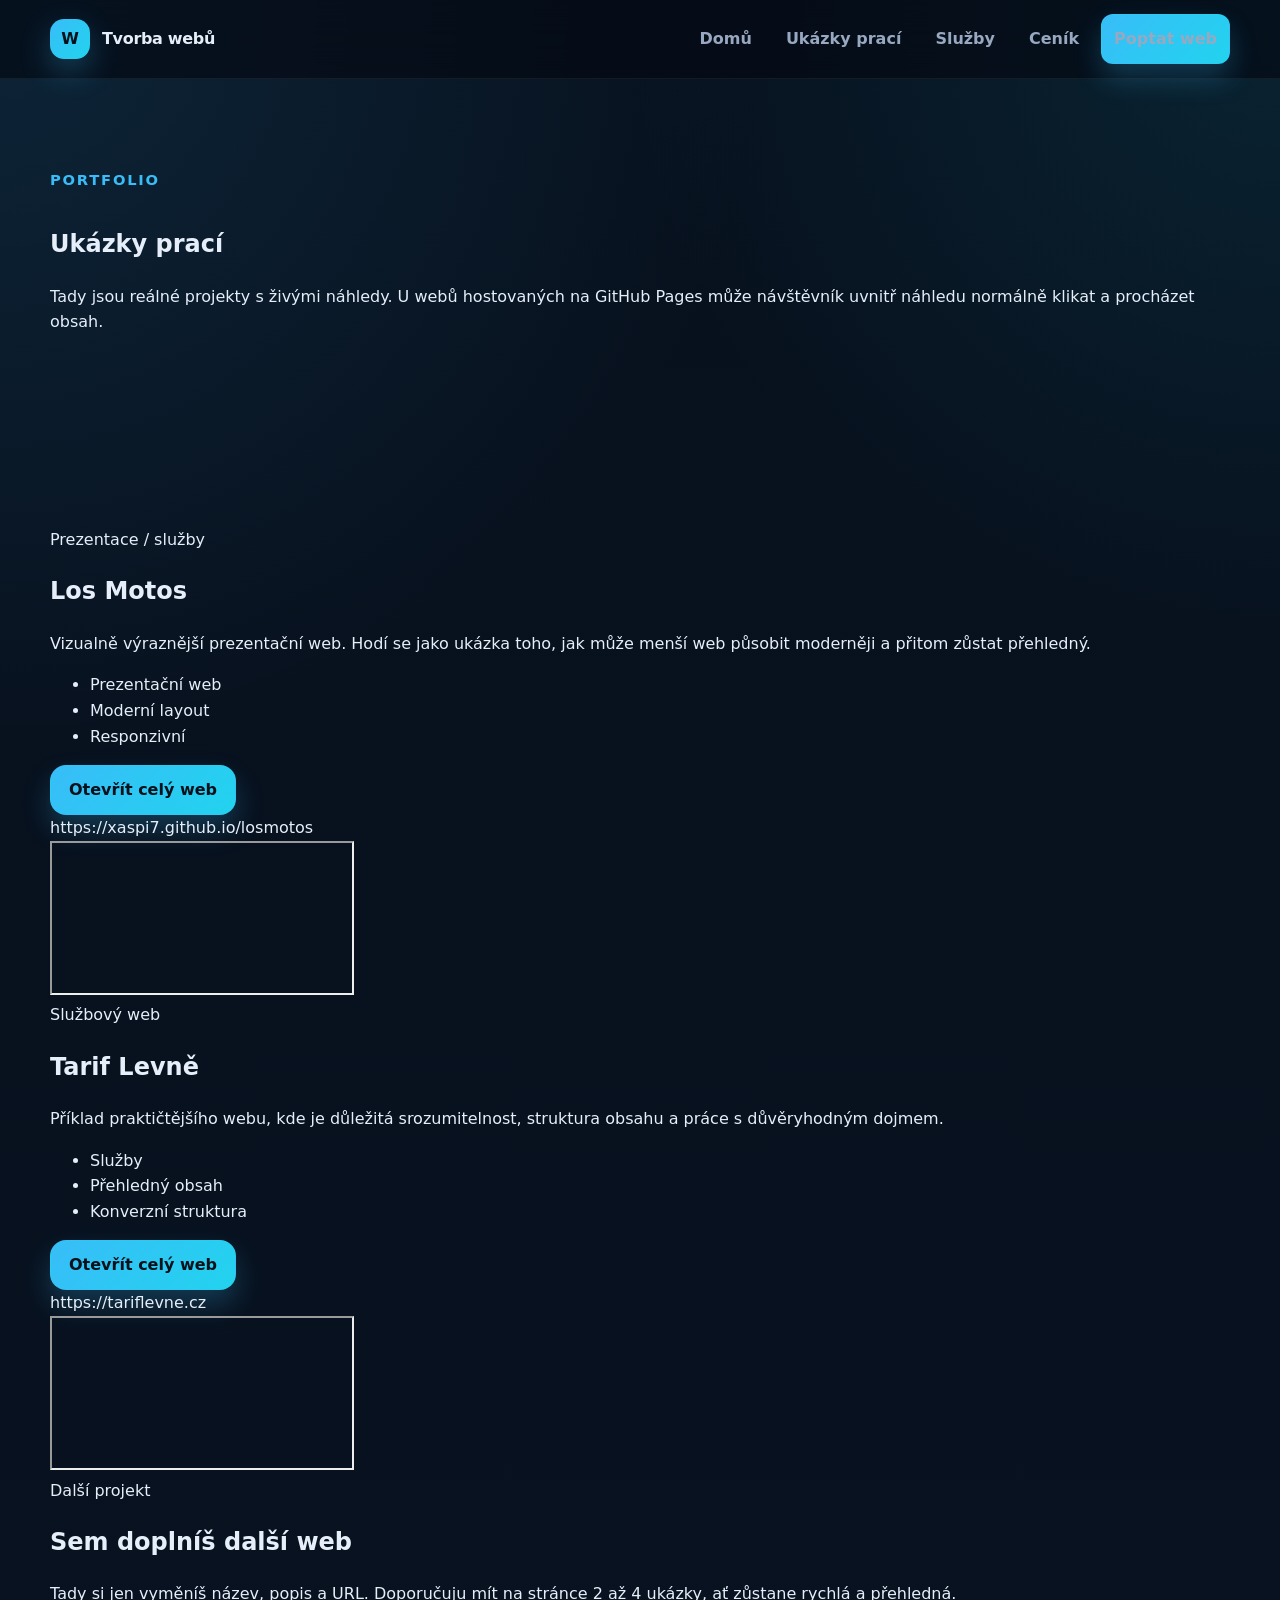
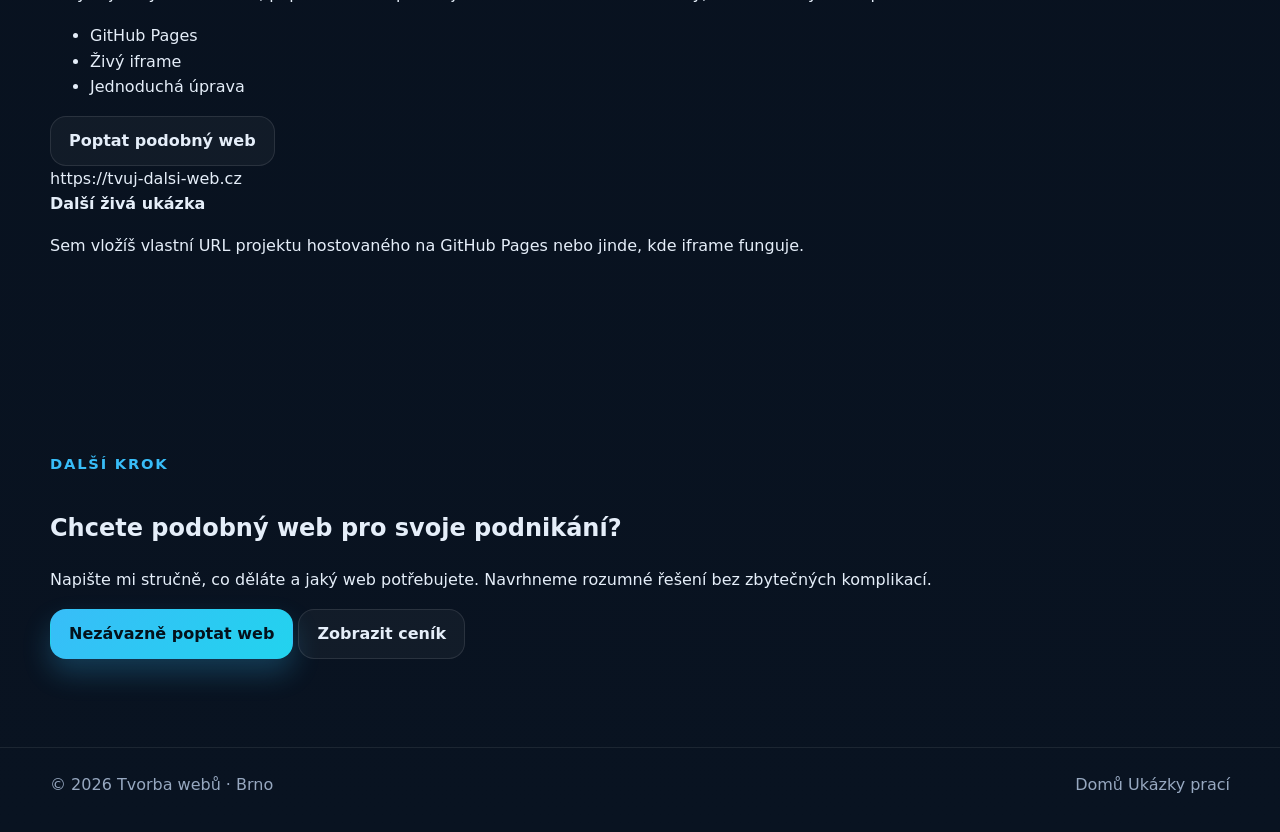
==== ukazky-praci.html @ f7001164 "Create ukazky-praci.html" ====
<!doctype html>
<html lang="cs">
<head>
  <meta charset="utf-8" />
  <meta name="viewport" content="width=device-width, initial-scale=1" />
  <title>Ukázky prací — Tvorba webů</title>
  <meta name="description" content="Vybrané ukázky webů včetně živých iframe náhledů. Reálné projekty, které si můžete rovnou otevřít." />
  <meta name="theme-color" content="#38bdf8" />

  <meta property="og:title" content="Ukázky prací — Tvorba webů" />
  <meta property="og:description" content="Reálné ukázky projektů se živými náhledy přímo ve webu." />
  <meta property="og:type" content="website" />
  <meta property="og:url" content="https://xaspi7.github.io/Web-na-Zakazku/ukazky-praci.html" />
  <meta property="og:image" content="https://xaspi7.github.io/Web-na-Zakazku/og-image.jpg" />

  <link rel="stylesheet" href="./styles/main.css" />
</head>
<body>
  <header class="site-header">
    <div class="container nav">
      <a href="./index.html" class="brand" aria-label="Domů">
        <span class="brand-mark">W</span>
        <span>Tvorba webů</span>
      </a>

      <button class="nav-toggle" id="nav-toggle" aria-label="Menu" aria-expanded="false" aria-controls="nav-menu">
        <span></span><span></span><span></span>
      </button>

      <nav class="nav-menu" id="nav-menu">
        <a href="./index.html">Domů</a>
        <a href="./ukazky-praci.html" class="is-active">Ukázky prací</a>
        <a href="./index.html#sluzby">Služby</a>
        <a href="./index.html#cenik">Ceník</a>
        <a href="./index.html#kontakt" class="btn btn-primary nav-btn">Poptat web</a>
      </nav>
    </div>
  </header>

  <main>
    <section class="section page-hero">
      <div class="container page-hero-inner">
        <div>
          <div class="section-kicker">Portfolio</div>
          <h1>Ukázky prací</h1>
          <p class="page-lead">
            Tady jsou reálné projekty s živými náhledy. U webů hostovaných na GitHub Pages
            může návštěvník uvnitř náhledu normálně klikat a procházet obsah.
          </p>
        </div>
      </div>
    </section>

    <section class="section portfolio-section">
      <div class="container portfolio-list">
        <article class="project-card reveal">
          <div class="project-copy">
            <div class="project-meta">Prezentace / služby</div>
            <h2>Los Motos</h2>
            <p>
              Vizualně výraznější prezentační web. Hodí se jako ukázka toho,
              jak může menší web působit moderněji a přitom zůstat přehledný.
            </p>

            <ul class="project-tags">
              <li>Prezentační web</li>
              <li>Moderní layout</li>
              <li>Responzivní</li>
            </ul>

            <div class="project-actions">
              <a class="btn btn-primary" href="https://xaspi7.github.io/losmotos" target="_blank" rel="noopener">Otevřít celý web</a>
            </div>
          </div>

          <div class="live-frame">
            <div class="browser-top">
              <span></span><span></span><span></span>
            </div>
            <div class="live-frame-toolbar">
              <div class="live-url">https://xaspi7.github.io/losmotos</div>
            </div>
            <div class="live-frame-body">
              <iframe
                src="https://xaspi7.github.io/losmotos"
                title="Los Motos"
                loading="lazy"
                referrerpolicy="no-referrer-when-downgrade">
              </iframe>
            </div>
          </div>
        </article>

        <article class="project-card reveal">
          <div class="project-copy">
            <div class="project-meta">Službový web</div>
            <h2>Tarif Levně</h2>
            <p>
              Příklad praktičtějšího webu, kde je důležitá srozumitelnost, struktura obsahu
              a práce s důvěryhodným dojmem.
            </p>

            <ul class="project-tags">
              <li>Služby</li>
              <li>Přehledný obsah</li>
              <li>Konverzní struktura</li>
            </ul>

            <div class="project-actions">
              <a class="btn btn-primary" href="https://tariflevne.cz" target="_blank" rel="noopener">Otevřít celý web</a>
            </div>
          </div>

          <div class="live-frame">
            <div class="browser-top">
              <span></span><span></span><span></span>
            </div>
            <div class="live-frame-toolbar">
              <div class="live-url">https://tariflevne.cz</div>
            </div>
            <div class="live-frame-body">
              <iframe
                src="https://tariflevne.cz"
                title="Tarif Levně"
                loading="lazy"
                referrerpolicy="no-referrer-when-downgrade">
              </iframe>
            </div>
          </div>
        </article>

        <article class="project-card reveal">
          <div class="project-copy">
            <div class="project-meta">Další projekt</div>
            <h2>Sem doplníš další web</h2>
            <p>
              Tady si jen vyměníš název, popis a URL. Doporučuju mít na stránce 2 až 4 ukázky,
              ať zůstane rychlá a přehledná.
            </p>

            <ul class="project-tags">
              <li>GitHub Pages</li>
              <li>Živý iframe</li>
              <li>Jednoduchá úprava</li>
            </ul>

            <div class="project-actions">
              <a class="btn btn-secondary" href="./index.html#kontakt">Poptat podobný web</a>
            </div>
          </div>

          <div class="live-frame live-frame-placeholder">
            <div class="browser-top">
              <span></span><span></span><span></span>
            </div>
            <div class="live-frame-toolbar">
              <div class="live-url">https://tvuj-dalsi-web.cz</div>
            </div>
            <div class="live-frame-empty">
              <strong>Další živá ukázka</strong>
              <p>Sem vložíš vlastní URL projektu hostovaného na GitHub Pages nebo jinde, kde iframe funguje.</p>
            </div>
          </div>
        </article>
      </div>
    </section>

    <section class="section section-soft">
      <div class="container cta-panel">
        <div>
          <div class="section-kicker">Další krok</div>
          <h2>Chcete podobný web pro svoje podnikání?</h2>
          <p>
            Napište mi stručně, co děláte a jaký web potřebujete. Navrhneme rozumné řešení bez zbytečných komplikací.
          </p>
        </div>
        <div class="cta-panel-actions">
          <a class="btn btn-primary" href="./index.html#kontakt">Nezávazně poptat web</a>
          <a class="btn btn-secondary" href="./index.html#cenik">Zobrazit ceník</a>
        </div>
      </div>
    </section>
  </main>

  <footer class="site-footer">
    <div class="container footer-inner">
      <div>© <span id="year"></span> Tvorba webů · Brno</div>
      <div class="footer-links">
        <a href="./index.html">Domů</a>
        <a href="./ukazky-praci.html">Ukázky prací</a>
      </div>
    </div>
  </footer>

  <button class="scroll-top" id="scroll-top" aria-label="Zpět nahoru">↑</button>

  <script src="./scripts/main.js"></script>
</body>
</html>
---- styles/main.css ----
:root{
  --bg:#08111f;
  --bg-2:#0b1628;
  --panel:rgba(255,255,255,.05);
  --panel-strong:rgba(255,255,255,.08);
  --line:rgba(255,255,255,.10);
  --line-strong:rgba(255,255,255,.18);
  --text:#e5eef9;
  --muted:#97a8c0;
  --brand:#38bdf8;
  --brand-2:#22d3ee;
  --brand-dark:#07131d;
  --success:#25d366;
  --shadow:0 20px 60px rgba(0,0,0,.28);
  --radius:22px;
  --radius-sm:16px;
  --container:1180px;
}

*{box-sizing:border-box}
html{scroll-behavior:smooth}
body{
  margin:0;
  min-width:320px;
  color:var(--text);
  background:
    radial-gradient(circle at top left, rgba(56,189,248,.12), transparent 28%),
    radial-gradient(circle at top right, rgba(34,211,238,.10), transparent 24%),
    linear-gradient(180deg, #07101d 0%, #091321 100%);
  font-family:Inter, system-ui, -apple-system, Segoe UI, Roboto, Arial, sans-serif;
  line-height:1.6;
}

body.nav-open{overflow:hidden}

img{max-width:100%;display:block}
a{text-decoration:none;color:inherit}
button,input,textarea{font:inherit}

.site-bg{
  position:fixed;
  inset:0;
  pointer-events:none;
  background:
    radial-gradient(circle at 20% 15%, rgba(56,189,248,.10), transparent 20%),
    radial-gradient(circle at 80% 10%, rgba(34,211,238,.08), transparent 18%);
  z-index:-1;
}

.container{
  width:min(calc(100% - 32px), var(--container));
  margin-inline:auto;
}

.section{
  padding:88px 0;
}

.section-head{
  max-width:760px;
  margin-bottom:34px;
}

.section-kicker{
  display:inline-flex;
  align-items:center;
  gap:8px;
  margin-bottom:14px;
  color:var(--brand);
  font-size:.92rem;
  font-weight:800;
  text-transform:uppercase;
  letter-spacing:.12em;
}

.section-head h2{
  margin:0 0 14px;
  font-size:clamp(2rem, 3vw, 3rem);
  line-height:1.08;
  letter-spacing:-.03em;
}

.section-head p{
  margin:0;
  color:var(--muted);
  font-size:1.05rem;
}

.site-header{
  position:sticky;
  top:0;
  z-index:60;
  border-bottom:1px solid rgba(255,255,255,.06);
  background:rgba(5,10,20,.68);
  backdrop-filter:blur(18px);
}

.nav{
  min-height:78px;
  display:flex;
  align-items:center;
  justify-content:space-between;
  gap:18px;
}

.brand{
  display:flex;
  align-items:center;
  gap:12px;
  font-weight:800;
  letter-spacing:-.02em;
}

.brand-mark{
  width:40px;
  height:40px;
  border-radius:14px;
  display:grid;
  place-items:center;
  color:#04111b;
  font-weight:900;
  background:linear-gradient(135deg, var(--brand), var(--brand-2));
  box-shadow:0 12px 30px rgba(56,189,248,.28);
}

.brand-text{
  font-size:1.02rem;
}

.nav-menu{
  display:flex;
  align-items:center;
  gap:10px;
}

.nav-menu a{
  color:var(--muted);
  font-weight:600;
  padding:10px 12px;
  border-radius:12px;
  transition:background .18s ease, color .18s ease, transform .18s ease;
}

.nav-menu a:hover{
  color:var(--text);
  background:rgba(255,255,255,.05);
}

.nav-menu .nav-cta{
  color:#04111b;
}

.nav-toggle{
  display:none;
  width:46px;
  height:46px;
  border:1px solid var(--line);
  border-radius:14px;
  background:rgba(255,255,255,.04);
  padding:0;
  cursor:pointer;
}

.nav-toggle span{
  display:block;
  width:18px;
  height:2px;
  margin:4px auto;
  border-radius:999px;
  background:var(--text);
}

.hero{
  padding-top:54px;
  padding-bottom:52px;
}

.hero-grid{
  display:grid;
  grid-template-columns:minmax(0,1.05fr) minmax(320px,.95fr);
  align-items:center;
  gap:42px;
}

.eyebrow{
  display:inline-flex;
  align-items:center;
  gap:10px;
  margin-bottom:18px;
  color:#b8ebff;
  font-weight:700;
  font-size:.95rem;
}

.eyebrow-dot{
  width:10px;
  height:10px;
  border-radius:50%;
  background:linear-gradient(135deg, var(--brand), var(--brand-2));
  box-shadow:0 0 0 8px rgba(56,189,248,.10);
}

.hero-copy h1{
  margin:0;
  max-width:11ch;
  font-size:clamp(2.7rem, 7vw, 5.3rem);
  line-height:.96;
  letter-spacing:-.05em;
}

.hero-lead{
  margin:22px 0 0;
  max-width:670px;
  color:var(--muted);
  font-size:1.12rem;
}

.hero-actions{
  display:flex;
  flex-wrap:wrap;
  gap:14px;
  margin-top:28px;
}

.hero-points{
  display:flex;
  flex-wrap:wrap;
  gap:12px;
  margin-top:28px;
}

.hero-point{
  padding:10px 14px;
  border:1px solid var(--line);
  border-radius:999px;
  background:rgba(255,255,255,.04);
  color:#d8e7f8;
  font-size:.95rem;
}

.hero-card{
  position:relative;
  border:1px solid rgba(255,255,255,.08);
  border-radius:28px;
  background:linear-gradient(180deg, rgba(255,255,255,.08), rgba(255,255,255,.03));
  box-shadow:var(--shadow);
  overflow:hidden;
}

.hero-card::after{
  content:"";
  position:absolute;
  inset:auto -20% -35% auto;
  width:260px;
  height:260px;
  border-radius:50%;
  background:radial-gradient(circle, rgba(56,189,248,.22), transparent 65%);
  pointer-events:none;
}

.hero-card-top{
  display:flex;
  align-items:center;
  gap:8px;
  padding:16px 18px;
  border-bottom:1px solid rgba(255,255,255,.07);
  background:rgba(255,255,255,.03);
}

.window-dot{
  width:10px;
  height:10px;
  border-radius:50%;
  display:block;
}
.window-dot.red{background:#fb7185}
.window-dot.yellow{background:#fbbf24}
.window-dot.green{background:#34d399}

.hero-preview{
  padding:22px;
}

.preview-badge{
  display:inline-block;
  margin-bottom:16px;
  padding:8px 12px;
  border-radius:999px;
  background:rgba(56,189,248,.14);
  color:#b9ecff;
  font-weight:700;
  font-size:.86rem;
}

.preview-layout{
  display:grid;
  grid-template-columns:180px 1fr;
  gap:18px;
}

.preview-sidebar,
.preview-content,
.feature-card,
.audience-card,
.step-card,
.pricing-card,
.contact-card,
.info-panel,
.faq-item,
.trust-item{
  backdrop-filter:blur(10px);
}

.preview-sidebar{
  min-height:320px;
  padding:16px;
  border:1px solid rgba(255,255,255,.07);
  border-radius:20px;
  background:rgba(255,255,255,.04);
}

.preview-line{
  height:12px;
  border-radius:999px;
  background:linear-gradient(90deg, rgba(255,255,255,.18), rgba(255,255,255,.06));
  margin-bottom:14px;
}
.preview-line.lg{height:18px;width:86%}
.preview-line.sm{width:58%}

.preview-chip{
  width:100%;
  height:40px;
  margin-top:28px;
  border-radius:14px;
  background:linear-gradient(135deg, rgba(56,189,248,.28), rgba(34,211,238,.22));
}

.preview-content{
  min-height:320px;
  padding:18px;
  border:1px solid rgba(255,255,255,.07);
  border-radius:20px;
  background:rgba(255,255,255,.04);
}

.preview-heading{
  width:70%;
  height:24px;
  border-radius:999px;
  background:linear-gradient(90deg, rgba(255,255,255,.26), rgba(255,255,255,.10));
  margin-bottom:16px;
}

.preview-text{
  width:100%;
  height:12px;
  border-radius:999px;
  background:linear-gradient(90deg, rgba(255,255,255,.15), rgba(255,255,255,.06));
  margin-bottom:10px;
}

.preview-text.short{
  width:62%;
  margin-bottom:18px;
}

.preview-cards{
  display:grid;
  grid-template-columns:repeat(3,1fr);
  gap:12px;
  margin-bottom:18px;
}

.preview-card{
  height:120px;
  border-radius:16px;
  background:linear-gradient(180deg, rgba(255,255,255,.10), rgba(255,255,255,.04));
  border:1px solid rgba(255,255,255,.05);
}

.preview-button{
  width:170px;
  height:42px;
  border-radius:14px;
  background:linear-gradient(135deg, var(--brand), var(--brand-2));
}

.trust-strip{
  padding-top:18px;
  padding-bottom:24px;
}

.trust-grid{
  display:grid;
  grid-template-columns:repeat(4,1fr);
  gap:14px;
}

.trust-item{
  padding:18px 16px;
  border:1px solid rgba(255,255,255,.07);
  border-radius:18px;
  background:rgba(255,255,255,.035);
  color:#d4e5f6;
  text-align:center;
  font-weight:600;
}

.feature-grid{
  display:grid;
  grid-template-columns:repeat(3,1fr);
  gap:18px;
}

.feature-card{
  padding:24px;
  border:1px solid var(--line);
  border-radius:24px;
  background:linear-gradient(180deg, rgba(255,255,255,.055), rgba(255,255,255,.03));
  box-shadow:var(--shadow);
}

.feature-card h3{
  margin:0 0 10px;
  font-size:1.2rem;
}

.feature-card p{
  margin:0;
  color:var(--muted);
}

.feature-icon{
  width:52px;
  height:52px;
  margin-bottom:18px;
  display:grid;
  place-items:center;
  border-radius:16px;
  background:linear-gradient(135deg, rgba(56,189,248,.20), rgba(34,211,238,.14));
  font-size:1.35rem;
}

.contrast-section{
  background:linear-gradient(180deg, rgba(255,255,255,.03), rgba(255,255,255,.01));
  border-top:1px solid rgba(255,255,255,.05);
  border-bottom:1px solid rgba(255,255,255,.05);
}

.audience-grid{
  display:grid;
  grid-template-columns:repeat(3,1fr);
  gap:18px;
}

.audience-card{
  padding:28px 24px;
  border:1px solid var(--line);
  border-radius:24px;
  text-align:center;
  background:rgba(255,255,255,.045);
  transition:transform .18s ease, border-color .18s ease;
}

.audience-card:hover{
  transform:translateY(-4px);
  border-color:rgba(56,189,248,.28);
}

.audience-icon{
  font-size:2.7rem;
  margin-bottom:14px;
}

.audience-card h3{
  margin:0 0 8px;
  font-size:1.15rem;
}

.audience-card p{
  margin:0;
  color:var(--muted);
}

.steps-grid{
  display:grid;
  grid-template-columns:repeat(4,1fr);
  gap:18px;
}

.step-card{
  position:relative;
  padding:24px;
  border:1px solid var(--line);
  border-radius:24px;
  background:rgba(255,255,255,.04);
}

.step-number{
  width:44px;
  height:44px;
  display:grid;
  place-items:center;
  margin-bottom:18px;
  border-radius:14px;
  background:linear-gradient(135deg, var(--brand), var(--brand-2));
  color:#04111b;
  font-weight:900;
  box-shadow:0 10px 24px rgba(56,189,248,.25);
}

.step-card h3{
  margin:0 0 10px;
}

.step-card p{
  margin:0;
  color:var(--muted);
}

.pricing-grid{
  display:grid;
  grid-template-columns:repeat(3,1fr);
  gap:18px;
}

.pricing-card{
  position:relative;
  display:flex;
  flex-direction:column;
  gap:14px;
  padding:26px;
  border:1px solid var(--line);
  border-radius:28px;
  background:linear-gradient(180deg, rgba(255,255,255,.05), rgba(255,255,255,.03));
  box-shadow:var(--shadow);
}

.pricing-card-featured{
  border-color:rgba(56,189,248,.36);
  background:
    linear-gradient(180deg, rgba(56,189,248,.12), rgba(255,255,255,.04));
  transform:translateY(-8px);
}

.pricing-badge{
  position:absolute;
  top:18px;
  right:18px;
  padding:7px 10px;
  border-radius:999px;
  background:rgba(56,189,248,.14);
  color:#bcf1ff;
  font-size:.75rem;
  font-weight:800;
  letter-spacing:.04em;
  text-transform:uppercase;
}

.pricing-label{
  color:#cfeaff;
  font-weight:700;
  font-size:1rem;
}

.pricing-price{
  font-size:2.35rem;
  line-height:1;
  letter-spacing:-.04em;
  font-weight:900;
}

.pricing-note{
  color:var(--muted);
  font-size:.95rem;
}

.pricing-list{
  margin:4px 0 4px;
  padding-left:0;
  list-style:none;
}

.pricing-list li{
  position:relative;
  padding-left:26px;
  margin:10px 0;
  color:#d6e7f8;
}

.pricing-list li::before{
  content:"✓";
  position:absolute;
  left:0;
  top:0;
  color:#8de5ff;
  font-weight:900;
}

.info-panel{
  margin-top:22px;
  padding:22px 24px;
  border:1px solid rgba(239,68,68,.16);
  border-radius:22px;
  background:rgba(239,68,68,.08);
}

.info-panel h3{
  margin:0 0 10px;
  color:#ffd1d8;
}

.info-panel ul{
  margin:0;
  padding-left:20px;
  color:#f0d7dc;
}

.faq-list{
  display:grid;
  gap:14px;
}

.faq-item{
  padding:18px 20px;
  border:1px solid var(--line);
  border-radius:20px;
  background:rgba(255,255,255,.035);
}

.faq-item summary{
  cursor:pointer;
  font-weight:700;
  list-style:none;
}

.faq-item summary::-webkit-details-marker{
  display:none;
}

.faq-item p{
  margin:12px 0 0;
  color:var(--muted);
}

.contact-section{
  padding-bottom:96px;
}

.contact-wrap{
  display:grid;
  grid-template-columns:minmax(0,.95fr) minmax(320px,.9fr);
  gap:24px;
  align-items:start;
}

.contact-copy{
  padding:8px 4px 0;
}

.contact-copy h2{
  margin:0 0 14px;
  font-size:clamp(2rem, 3.5vw, 3.3rem);
  line-height:1.05;
  letter-spacing:-.04em;
}

.contact-copy p{
  margin:0;
  color:var(--muted);
  max-width:620px;
}

.contact-points{
  display:grid;
  gap:10px;
  margin:24px 0 24px;
  color:#d5e8fa;
  font-weight:600;
}

.contact-card{
  padding:28px;
  border:1px solid var(--line-strong);
  border-radius:28px;
  background:linear-gradient(180deg, rgba(255,255,255,.07), rgba(255,255,255,.04));
  box-shadow:var(--shadow);
}

.contact-card h3{
  margin:0 0 18px;
  font-size:1.35rem;
}

.contact-form{
  display:grid;
  gap:16px;
}

.contact-form label{
  display:grid;
  gap:8px;
}

.contact-form span{
  font-weight:700;
  color:#dbe9f8;
  font-size:.95rem;
}

.contact-form input,
.contact-form textarea{
  width:100%;
  padding:14px 16px;
  border:1px solid rgba(255,255,255,.12);
  border-radius:16px;
  background:#091321;
  color:var(--text);
  outline:none;
  transition:border-color .18s ease, box-shadow .18s ease, background .18s ease;
}

.contact-form input:focus,
.contact-form textarea:focus{
  border-color:rgba(56,189,248,.44);
  box-shadow:0 0 0 4px rgba(56,189,248,.12);
  background:#0b1627;
}

.contact-form small{
  color:var(--muted);
}

.btn{
  display:inline-flex;
  align-items:center;
  justify-content:center;
  gap:8px;
  min-height:50px;
  padding:13px 18px;
  border:1px solid transparent;
  border-radius:16px;
  font-weight:800;
  line-height:1;
  cursor:pointer;
  transition:transform .12s ease, box-shadow .18s ease, background .18s ease, border-color .18s ease;
}

.btn:hover{
  transform:translateY(-1px);
}

.btn:active{
  transform:translateY(0);
}

.btn-primary{
  color:#04111b;
  background:linear-gradient(135deg, var(--brand), var(--brand-2));
  box-shadow:0 14px 28px rgba(56,189,248,.24);
}

.btn-secondary{
  color:var(--text);
  background:rgba(255,255,255,.04);
  border-color:var(--line);
}

.btn-secondary:hover{
  background:rgba(255,255,255,.07);
}

.btn-whatsapp{
  color:#fff;
  background:linear-gradient(135deg, #25d366, #1fb558);
  box-shadow:0 14px 28px rgba(37,211,102,.22);
}

.btn.loading{
  position:relative;
}

.btn.loading::after{
  content:"";
  width:16px;
  height:16px;
  border:2px solid currentColor;
  border-top-color:transparent;
  border-radius:50%;
  animation:spin 1s linear infinite;
}

@keyframes spin{
  to{transform:rotate(360deg)}
}

.site-footer{
  border-top:1px solid rgba(255,255,255,.08);
  padding:24px 0 34px;
  color:var(--muted);
}

.footer-inner{
  display:flex;
  align-items:center;
  justify-content:space-between;
  gap:12px;
}

.footer-link{
  color:#c7e9ff;
}

.scroll-top{
  position:fixed;
  right:24px;
  bottom:24px;
  width:52px;
  height:52px;
  display:grid;
  place-items:center;
  border:none;
  border-radius:50%;
  background:linear-gradient(135deg, var(--brand), var(--brand-2));
  color:#04111b;
  font-size:1.3rem;
  font-weight:900;
  box-shadow:0 14px 30px rgba(56,189,248,.28);
  cursor:pointer;
  opacity:0;
  visibility:hidden;
  transform:translateY(8px);
  transition:opacity .2s ease, visibility .2s ease, transform .2s ease;
  z-index:80;
}

.scroll-top.visible{
  opacity:1;
  visibility:visible;
  transform:translateY(0);
}

.reveal{
  opacity:0;
  transform:translateY(24px);
  transition:opacity .6s ease, transform .6s ease;
}

.reveal.is-visible{
  opacity:1;
  transform:translateY(0);
}

@media (max-width: 1100px){
  .hero-grid,
  .contact-wrap{
    grid-template-columns:1fr;
  }

  .steps-grid{
    grid-template-columns:repeat(2,1fr);
  }

  .feature-grid,
  .pricing-grid{
    grid-template-columns:repeat(2,1fr);
  }

  .trust-grid{
    grid-template-columns:repeat(2,1fr);
  }
}

@media (max-width: 860px){
  .section{
    padding:72px 0;
  }

  .nav-toggle{
    display:inline-block;
  }

  .nav-menu{
    display:none;
    position:absolute;
    top:78px;
    left:16px;
    right:16px;
    flex-direction:column;
    align-items:stretch;
    gap:8px;
    padding:14px;
    border:1px solid rgba(255,255,255,.08);
    border-radius:22px;
    background:rgba(6,12,22,.96);
    box-shadow:0 24px 60px rgba(0,0,0,.35);
  }

  .nav-menu.open{
    display:flex;
  }

  .nav-menu a{
    padding:14px 14px;
    border-radius:14px;
  }

  .hero-copy h1{
    max-width:none;
  }

  .preview-layout{
    grid-template-columns:1fr;
  }

  .preview-sidebar{
    min-height:auto;
  }

  .feature-grid,
  .audience-grid,
  .pricing-grid,
  .steps-grid{
    grid-template-columns:1fr;
  }

  .pricing-card-featured{
    transform:none;
  }
}

@media (max-width: 640px){
  .container{
    width:min(calc(100% - 24px), var(--container));
  }

  .site-header{
    backdrop-filter:blur(14px);
  }

  .nav{
    min-height:72px;
  }

  .hero{
    padding-top:34px;
  }

  .hero-actions,
  .hero-points{
    flex-direction:column;
    align-items:stretch;
  }

  .btn{
    width:100%;
  }

  .hero-point{
    border-radius:16px;
  }

  .hero-preview{
    padding:16px;
  }

  .contact-card{
    padding:22px;
  }

  .footer-inner{
    flex-direction:column;
    align-items:flex-start;
  }

  .scroll-top{
    right:16px;
    bottom:16px;
    width:48px;
    height:48px;
  }
}
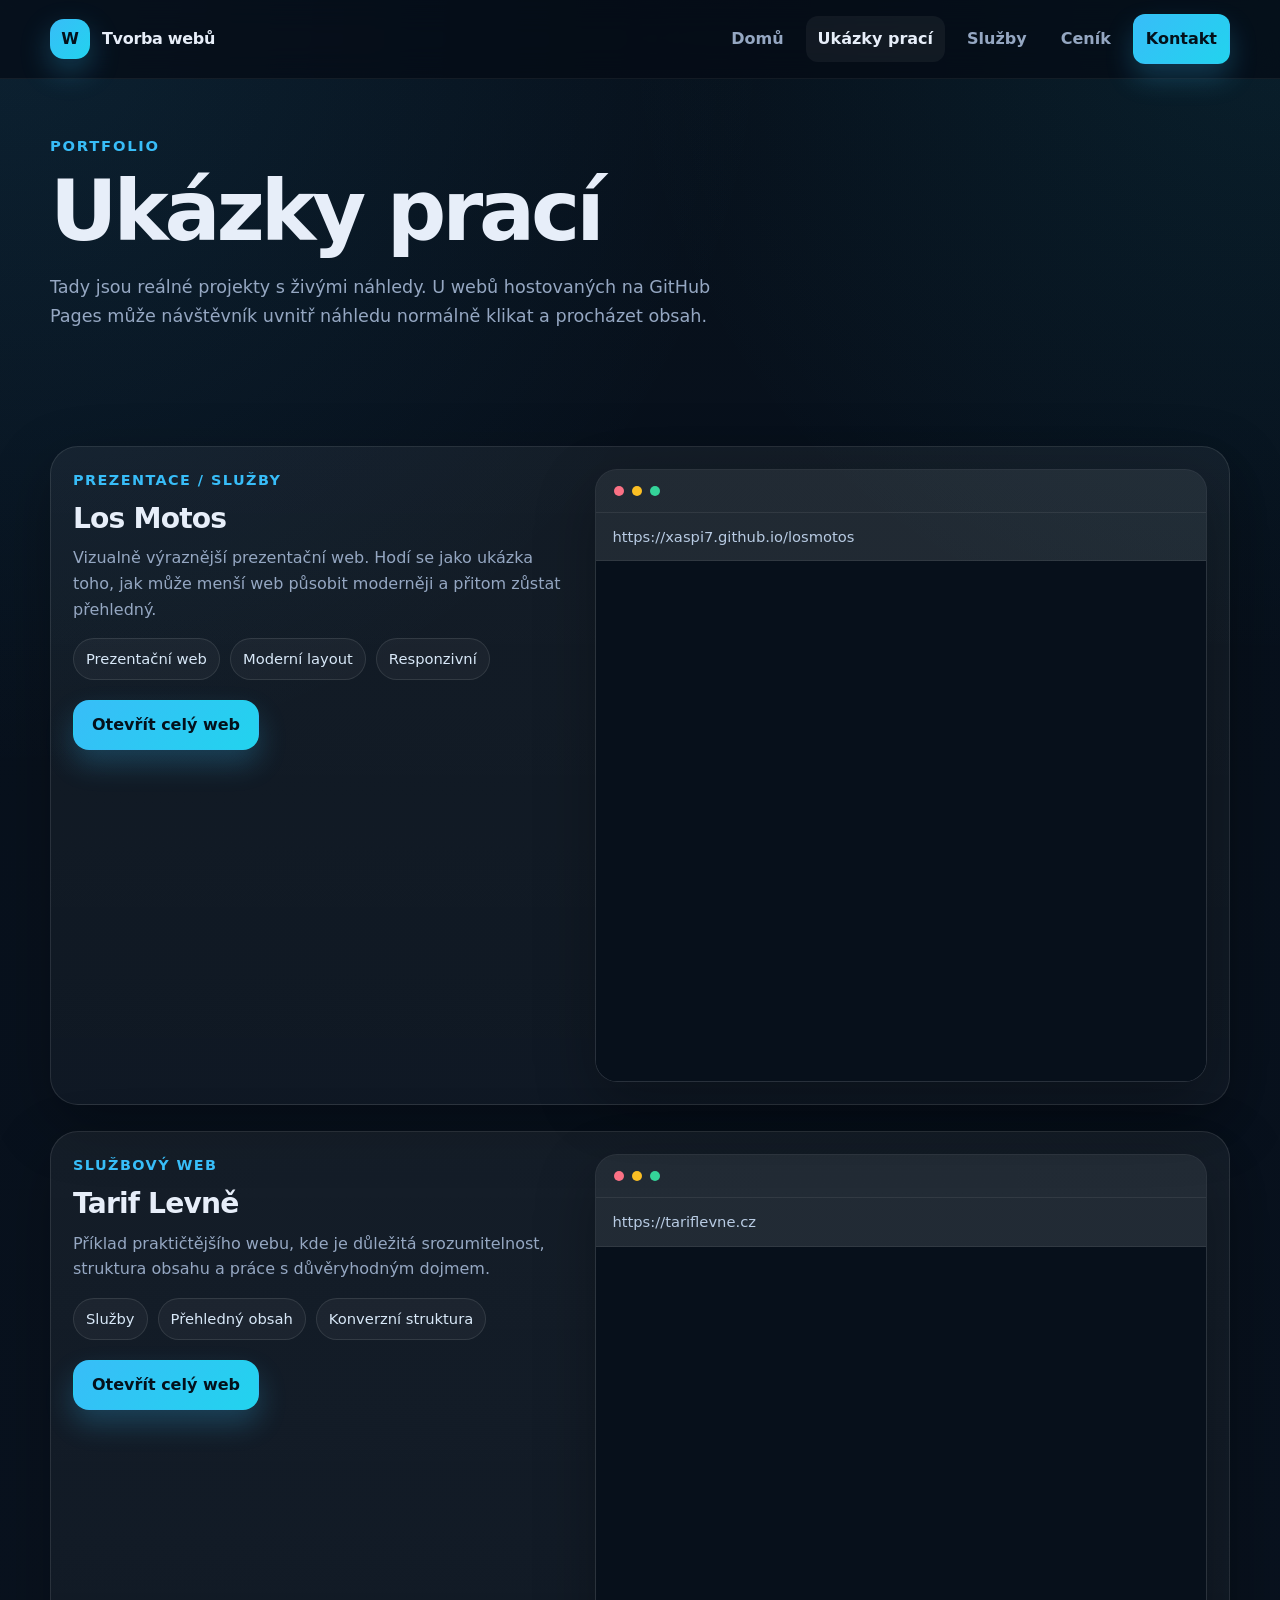
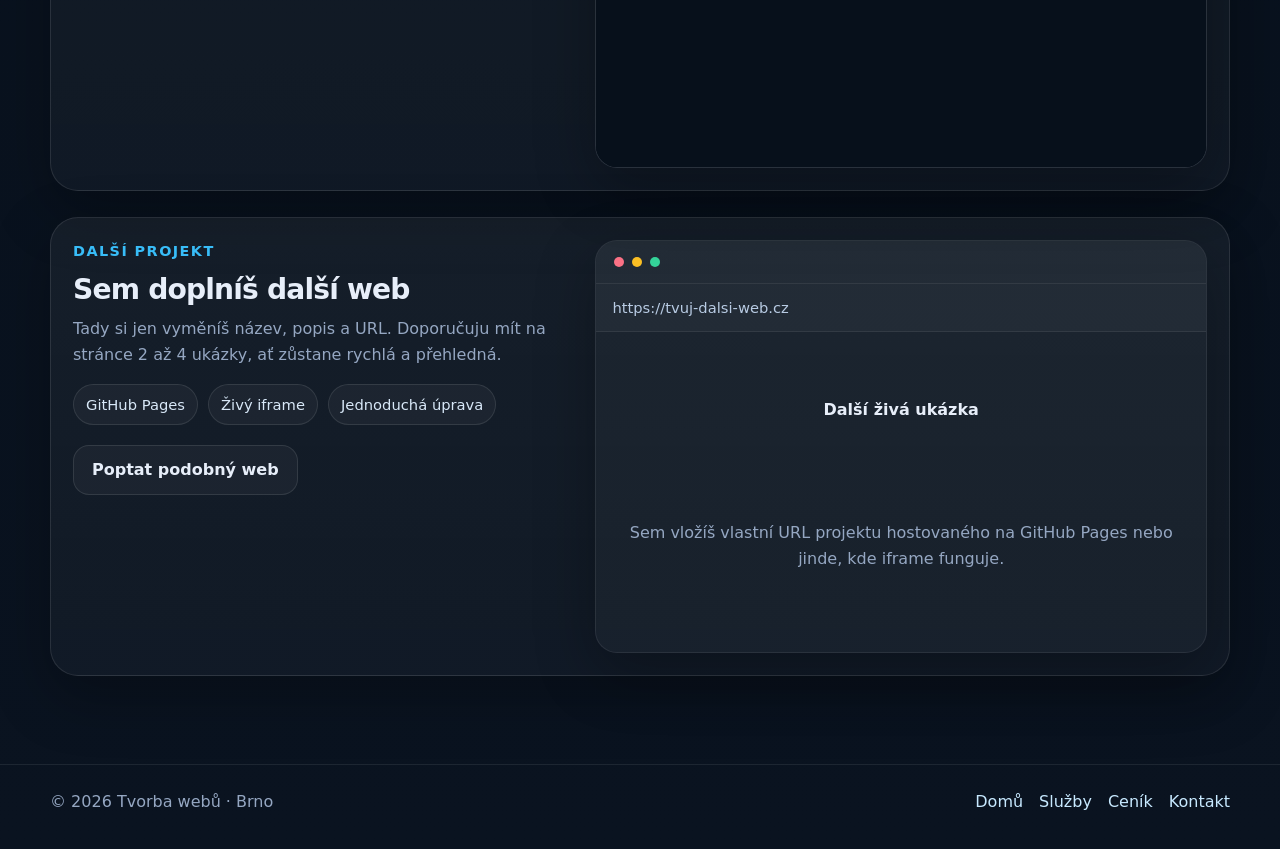
==== commit cdae2d79: "Update ukazky-praci.html" ====
--- a/ukazky-praci.html
+++ b/ukazky-praci.html
@@ -6,13 +6,11 @@
   <title>Ukázky prací — Tvorba webů</title>
   <meta name="description" content="Vybrané ukázky webů včetně živých iframe náhledů. Reálné projekty, které si můžete rovnou otevřít." />
   <meta name="theme-color" content="#38bdf8" />
-
   <meta property="og:title" content="Ukázky prací — Tvorba webů" />
   <meta property="og:description" content="Reálné ukázky projektů se živými náhledy přímo ve webu." />
   <meta property="og:type" content="website" />
   <meta property="og:url" content="https://xaspi7.github.io/Web-na-Zakazku/ukazky-praci.html" />
   <meta property="og:image" content="https://xaspi7.github.io/Web-na-Zakazku/og-image.jpg" />
-
   <link rel="stylesheet" href="./styles/main.css" />
 </head>
 <body>
@@ -30,9 +28,9 @@
       <nav class="nav-menu" id="nav-menu">
         <a href="./index.html">Domů</a>
         <a href="./ukazky-praci.html" class="is-active">Ukázky prací</a>
-        <a href="./index.html#sluzby">Služby</a>
-        <a href="./index.html#cenik">Ceník</a>
-        <a href="./index.html#kontakt" class="btn btn-primary nav-btn">Poptat web</a>
+        <a href="./sluzby.html">Služby</a>
+        <a href="./cenik.html">Ceník</a>
+        <a href="./kontakt.html" class="btn btn-primary nav-btn">Kontakt</a>
       </nav>
     </div>
   </header>
@@ -61,13 +59,11 @@
               Vizualně výraznější prezentační web. Hodí se jako ukázka toho,
               jak může menší web působit moderněji a přitom zůstat přehledný.
             </p>
-
             <ul class="project-tags">
               <li>Prezentační web</li>
               <li>Moderní layout</li>
               <li>Responzivní</li>
             </ul>
-
             <div class="project-actions">
               <a class="btn btn-primary" href="https://xaspi7.github.io/losmotos" target="_blank" rel="noopener">Otevřít celý web</a>
             </div>
@@ -81,12 +77,7 @@
               <div class="live-url">https://xaspi7.github.io/losmotos</div>
             </div>
             <div class="live-frame-body">
-              <iframe
-                src="https://xaspi7.github.io/losmotos"
-                title="Los Motos"
-                loading="lazy"
-                referrerpolicy="no-referrer-when-downgrade">
-              </iframe>
+              <iframe src="https://xaspi7.github.io/losmotos" title="Los Motos" loading="lazy"></iframe>
             </div>
           </div>
         </article>
@@ -99,13 +90,11 @@
               Příklad praktičtějšího webu, kde je důležitá srozumitelnost, struktura obsahu
               a práce s důvěryhodným dojmem.
             </p>
-
             <ul class="project-tags">
               <li>Služby</li>
               <li>Přehledný obsah</li>
               <li>Konverzní struktura</li>
             </ul>
-
             <div class="project-actions">
               <a class="btn btn-primary" href="https://tariflevne.cz" target="_blank" rel="noopener">Otevřít celý web</a>
             </div>
@@ -119,12 +108,7 @@
               <div class="live-url">https://tariflevne.cz</div>
             </div>
             <div class="live-frame-body">
-              <iframe
-                src="https://tariflevne.cz"
-                title="Tarif Levně"
-                loading="lazy"
-                referrerpolicy="no-referrer-when-downgrade">
-              </iframe>
+              <iframe src="https://tariflevne.cz" title="Tarif Levně" loading="lazy"></iframe>
             </div>
           </div>
         </article>
@@ -137,15 +121,13 @@
               Tady si jen vyměníš název, popis a URL. Doporučuju mít na stránce 2 až 4 ukázky,
               ať zůstane rychlá a přehledná.
             </p>
-
             <ul class="project-tags">
               <li>GitHub Pages</li>
               <li>Živý iframe</li>
               <li>Jednoduchá úprava</li>
             </ul>
-
             <div class="project-actions">
-              <a class="btn btn-secondary" href="./index.html#kontakt">Poptat podobný web</a>
+              <a class="btn btn-secondary" href="./kontakt.html">Poptat podobný web</a>
             </div>
           </div>
 
@@ -164,22 +146,6 @@
         </article>
       </div>
     </section>
-
-    <section class="section section-soft">
-      <div class="container cta-panel">
-        <div>
-          <div class="section-kicker">Další krok</div>
-          <h2>Chcete podobný web pro svoje podnikání?</h2>
-          <p>
-            Napište mi stručně, co děláte a jaký web potřebujete. Navrhneme rozumné řešení bez zbytečných komplikací.
-          </p>
-        </div>
-        <div class="cta-panel-actions">
-          <a class="btn btn-primary" href="./index.html#kontakt">Nezávazně poptat web</a>
-          <a class="btn btn-secondary" href="./index.html#cenik">Zobrazit ceník</a>
-        </div>
-      </div>
-    </section>
   </main>
 
   <footer class="site-footer">
@@ -187,13 +153,14 @@
       <div>© <span id="year"></span> Tvorba webů · Brno</div>
       <div class="footer-links">
         <a href="./index.html">Domů</a>
-        <a href="./ukazky-praci.html">Ukázky prací</a>
+        <a href="./sluzby.html">Služby</a>
+        <a href="./cenik.html">Ceník</a>
+        <a href="./kontakt.html">Kontakt</a>
       </div>
     </div>
   </footer>
 
   <button class="scroll-top" id="scroll-top" aria-label="Zpět nahoru">↑</button>
-
   <script src="./scripts/main.js"></script>
 </body>
 </html>
--- a/styles/main.css
+++ b/styles/main.css
@@ -1,18 +1,18 @@
 :root{
   --bg:#08111f;
-  --bg-2:#0b1628;
+  --bg-2:#0d1828;
   --panel:rgba(255,255,255,.05);
-  --panel-strong:rgba(255,255,255,.08);
+  --panel-2:rgba(255,255,255,.08);
   --line:rgba(255,255,255,.10);
-  --line-strong:rgba(255,255,255,.18);
-  --text:#e5eef9;
-  --muted:#97a8c0;
+  --line-2:rgba(255,255,255,.18);
+  --text:#e7eef9;
+  --muted:#95a7c2;
   --brand:#38bdf8;
   --brand-2:#22d3ee;
-  --brand-dark:#07131d;
+  --brand-dark:#06111b;
   --success:#25d366;
   --shadow:0 20px 60px rgba(0,0,0,.28);
-  --radius:22px;
+  --radius:24px;
   --radius-sm:16px;
   --container:1180px;
 }
@@ -24,28 +24,17 @@
   min-width:320px;
   color:var(--text);
   background:
-    radial-gradient(circle at top left, rgba(56,189,248,.12), transparent 28%),
-    radial-gradient(circle at top right, rgba(34,211,238,.10), transparent 24%),
-    linear-gradient(180deg, #07101d 0%, #091321 100%);
-  font-family:Inter, system-ui, -apple-system, Segoe UI, Roboto, Arial, sans-serif;
+    radial-gradient(circle at top left, rgba(56,189,248,.10), transparent 28%),
+    radial-gradient(circle at top right, rgba(34,211,238,.08), transparent 24%),
+    linear-gradient(180deg,#07101b 0%, #0a1320 100%);
+  font-family:Inter,system-ui,-apple-system,Segoe UI,Roboto,Arial,sans-serif;
   line-height:1.6;
 }
 
 body.nav-open{overflow:hidden}
-
-img{max-width:100%;display:block}
 a{text-decoration:none;color:inherit}
+img{display:block;max-width:100%}
 button,input,textarea{font:inherit}
-
-.site-bg{
-  position:fixed;
-  inset:0;
-  pointer-events:none;
-  background:
-    radial-gradient(circle at 20% 15%, rgba(56,189,248,.10), transparent 20%),
-    radial-gradient(circle at 80% 10%, rgba(34,211,238,.08), transparent 18%);
-  z-index:-1;
-}
 
 .container{
   width:min(calc(100% - 32px), var(--container));
@@ -56,11 +45,93 @@
   padding:88px 0;
 }
 
-.section-head{
-  max-width:760px;
-  margin-bottom:34px;
-}
-
+.section-soft{
+  background:linear-gradient(180deg, rgba(255,255,255,.03), rgba(255,255,255,.01));
+  border-top:1px solid rgba(255,255,255,.05);
+  border-bottom:1px solid rgba(255,255,255,.05);
+}
+
+.site-header{
+  position:sticky;
+  top:0;
+  z-index:60;
+  border-bottom:1px solid rgba(255,255,255,.06);
+  background:rgba(5,10,20,.70);
+  backdrop-filter:blur(16px);
+}
+
+.nav{
+  min-height:78px;
+  display:flex;
+  align-items:center;
+  justify-content:space-between;
+  gap:18px;
+}
+
+.brand{
+  display:flex;
+  align-items:center;
+  gap:12px;
+  font-weight:800;
+  letter-spacing:-.02em;
+}
+
+.brand-mark{
+  width:40px;
+  height:40px;
+  display:grid;
+  place-items:center;
+  border-radius:14px;
+  color:#04111b;
+  background:linear-gradient(135deg,var(--brand),var(--brand-2));
+  box-shadow:0 12px 30px rgba(56,189,248,.28);
+}
+
+.nav-menu{
+  display:flex;
+  align-items:center;
+  gap:10px;
+}
+
+.nav-menu > a{
+  padding:10px 12px;
+  border-radius:12px;
+  color:var(--muted);
+  font-weight:600;
+  transition:background .18s ease,color .18s ease;
+}
+
+.nav-menu > a:hover,
+.nav-menu > a.is-active{
+  color:var(--text);
+  background:rgba(255,255,255,.05);
+}
+
+.nav-menu .nav-btn{
+  color:#04111b;
+}
+
+.nav-toggle{
+  display:none;
+  width:46px;
+  height:46px;
+  padding:0;
+  border:1px solid var(--line);
+  border-radius:14px;
+  background:rgba(255,255,255,.04);
+  cursor:pointer;
+}
+
+.nav-toggle span{
+  display:block;
+  width:18px;
+  height:2px;
+  margin:4px auto;
+  border-radius:999px;
+  background:var(--text);
+}
+
+.eyebrow,
 .section-kicker{
   display:inline-flex;
   align-items:center;
@@ -73,103 +144,6 @@
   letter-spacing:.12em;
 }
 
-.section-head h2{
-  margin:0 0 14px;
-  font-size:clamp(2rem, 3vw, 3rem);
-  line-height:1.08;
-  letter-spacing:-.03em;
-}
-
-.section-head p{
-  margin:0;
-  color:var(--muted);
-  font-size:1.05rem;
-}
-
-.site-header{
-  position:sticky;
-  top:0;
-  z-index:60;
-  border-bottom:1px solid rgba(255,255,255,.06);
-  background:rgba(5,10,20,.68);
-  backdrop-filter:blur(18px);
-}
-
-.nav{
-  min-height:78px;
-  display:flex;
-  align-items:center;
-  justify-content:space-between;
-  gap:18px;
-}
-
-.brand{
-  display:flex;
-  align-items:center;
-  gap:12px;
-  font-weight:800;
-  letter-spacing:-.02em;
-}
-
-.brand-mark{
-  width:40px;
-  height:40px;
-  border-radius:14px;
-  display:grid;
-  place-items:center;
-  color:#04111b;
-  font-weight:900;
-  background:linear-gradient(135deg, var(--brand), var(--brand-2));
-  box-shadow:0 12px 30px rgba(56,189,248,.28);
-}
-
-.brand-text{
-  font-size:1.02rem;
-}
-
-.nav-menu{
-  display:flex;
-  align-items:center;
-  gap:10px;
-}
-
-.nav-menu a{
-  color:var(--muted);
-  font-weight:600;
-  padding:10px 12px;
-  border-radius:12px;
-  transition:background .18s ease, color .18s ease, transform .18s ease;
-}
-
-.nav-menu a:hover{
-  color:var(--text);
-  background:rgba(255,255,255,.05);
-}
-
-.nav-menu .nav-cta{
-  color:#04111b;
-}
-
-.nav-toggle{
-  display:none;
-  width:46px;
-  height:46px;
-  border:1px solid var(--line);
-  border-radius:14px;
-  background:rgba(255,255,255,.04);
-  padding:0;
-  cursor:pointer;
-}
-
-.nav-toggle span{
-  display:block;
-  width:18px;
-  height:2px;
-  margin:4px auto;
-  border-radius:999px;
-  background:var(--text);
-}
-
 .hero{
   padding-top:54px;
   padding-bottom:52px;
@@ -182,37 +156,24 @@
   gap:42px;
 }
 
-.eyebrow{
-  display:inline-flex;
-  align-items:center;
-  gap:10px;
-  margin-bottom:18px;
-  color:#b8ebff;
-  font-weight:700;
-  font-size:.95rem;
-}
-
-.eyebrow-dot{
-  width:10px;
-  height:10px;
-  border-radius:50%;
-  background:linear-gradient(135deg, var(--brand), var(--brand-2));
-  box-shadow:0 0 0 8px rgba(56,189,248,.10);
-}
-
-.hero-copy h1{
+.hero-copy h1,
+.page-hero h1{
   margin:0;
-  max-width:11ch;
-  font-size:clamp(2.7rem, 7vw, 5.3rem);
+  font-size:clamp(2.8rem,7vw,5.2rem);
   line-height:.96;
   letter-spacing:-.05em;
 }
 
-.hero-lead{
+.hero-copy h1{
+  max-width:11ch;
+}
+
+.hero-lead,
+.page-lead{
   margin:22px 0 0;
-  max-width:670px;
-  color:var(--muted);
-  font-size:1.12rem;
+  max-width:700px;
+  color:var(--muted);
+  font-size:1.1rem;
 }
 
 .hero-actions{
@@ -222,43 +183,42 @@
   margin-top:28px;
 }
 
-.hero-points{
+.hero-pills{
   display:flex;
   flex-wrap:wrap;
   gap:12px;
   margin-top:28px;
 }
 
-.hero-point{
+.hero-pills span{
   padding:10px 14px;
   border:1px solid var(--line);
   border-radius:999px;
   background:rgba(255,255,255,.04);
-  color:#d8e7f8;
+  color:#d7e8f9;
   font-size:.95rem;
 }
 
-.hero-card{
-  position:relative;
+.hero-preview-card,
+.feature-card,
+.portfolio-teaser,
+.pricing-card,
+.contact-card,
+.live-frame,
+.project-card,
+.trust-item,
+.cta-panel{
+  box-shadow:var(--shadow);
+}
+
+.hero-preview-card{
+  overflow:hidden;
   border:1px solid rgba(255,255,255,.08);
   border-radius:28px;
   background:linear-gradient(180deg, rgba(255,255,255,.08), rgba(255,255,255,.03));
-  box-shadow:var(--shadow);
-  overflow:hidden;
-}
-
-.hero-card::after{
-  content:"";
-  position:absolute;
-  inset:auto -20% -35% auto;
-  width:260px;
-  height:260px;
-  border-radius:50%;
-  background:radial-gradient(circle, rgba(56,189,248,.22), transparent 65%);
-  pointer-events:none;
-}
-
-.hero-card-top{
+}
+
+.browser-top{
   display:flex;
   align-items:center;
   gap:8px;
@@ -267,21 +227,22 @@
   background:rgba(255,255,255,.03);
 }
 
-.window-dot{
+.browser-top span{
   width:10px;
   height:10px;
   border-radius:50%;
   display:block;
 }
-.window-dot.red{background:#fb7185}
-.window-dot.yellow{background:#fbbf24}
-.window-dot.green{background:#34d399}
-
-.hero-preview{
+
+.browser-top span:nth-child(1){background:#fb7185}
+.browser-top span:nth-child(2){background:#fbbf24}
+.browser-top span:nth-child(3){background:#34d399}
+
+.hero-preview-mock{
   padding:22px;
 }
 
-.preview-badge{
+.mock-badge{
   display:inline-block;
   margin-bottom:16px;
   padding:8px 12px;
@@ -292,98 +253,68 @@
   font-size:.86rem;
 }
 
-.preview-layout{
+.mock-layout{
   display:grid;
   grid-template-columns:180px 1fr;
   gap:18px;
 }
 
-.preview-sidebar,
-.preview-content,
-.feature-card,
-.audience-card,
-.step-card,
-.pricing-card,
-.contact-card,
-.info-panel,
-.faq-item,
-.trust-item{
-  backdrop-filter:blur(10px);
-}
-
-.preview-sidebar{
-  min-height:320px;
+.mock-sidebar,
+.mock-main{
   padding:16px;
   border:1px solid rgba(255,255,255,.07);
   border-radius:20px;
   background:rgba(255,255,255,.04);
 }
 
-.preview-line{
-  height:12px;
+.mock-line,
+.mock-title,
+.mock-text,
+.mock-card,
+.mock-button{
   border-radius:999px;
   background:linear-gradient(90deg, rgba(255,255,255,.18), rgba(255,255,255,.06));
-  margin-bottom:14px;
-}
-.preview-line.lg{height:18px;width:86%}
-.preview-line.sm{width:58%}
-
-.preview-chip{
-  width:100%;
-  height:40px;
-  margin-top:28px;
-  border-radius:14px;
-  background:linear-gradient(135deg, rgba(56,189,248,.28), rgba(34,211,238,.22));
-}
-
-.preview-content{
-  min-height:320px;
-  padding:18px;
-  border:1px solid rgba(255,255,255,.07);
-  border-radius:20px;
-  background:rgba(255,255,255,.04);
-}
-
-.preview-heading{
+}
+
+.mock-line{height:12px;margin-bottom:14px}
+.mock-line.lg{height:18px;width:84%}
+.mock-line.sm{width:58%}
+
+.mock-title{
   width:70%;
   height:24px;
-  border-radius:999px;
-  background:linear-gradient(90deg, rgba(255,255,255,.26), rgba(255,255,255,.10));
   margin-bottom:16px;
 }
 
-.preview-text{
+.mock-text{
   width:100%;
   height:12px;
-  border-radius:999px;
-  background:linear-gradient(90deg, rgba(255,255,255,.15), rgba(255,255,255,.06));
   margin-bottom:10px;
 }
 
-.preview-text.short{
+.mock-text.short{
   width:62%;
   margin-bottom:18px;
 }
 
-.preview-cards{
+.mock-grid{
   display:grid;
   grid-template-columns:repeat(3,1fr);
   gap:12px;
   margin-bottom:18px;
 }
 
-.preview-card{
+.mock-card{
   height:120px;
   border-radius:16px;
   background:linear-gradient(180deg, rgba(255,255,255,.10), rgba(255,255,255,.04));
-  border:1px solid rgba(255,255,255,.05);
-}
-
-.preview-button{
+}
+
+.mock-button{
   width:170px;
   height:42px;
   border-radius:14px;
-  background:linear-gradient(135deg, var(--brand), var(--brand-2));
+  background:linear-gradient(135deg,var(--brand),var(--brand-2));
 }
 
 .trust-strip{
@@ -402,12 +333,31 @@
   border:1px solid rgba(255,255,255,.07);
   border-radius:18px;
   background:rgba(255,255,255,.035);
-  color:#d4e5f6;
   text-align:center;
   font-weight:600;
-}
-
-.feature-grid{
+  color:#d4e5f6;
+}
+
+.section-head{
+  max-width:760px;
+  margin-bottom:34px;
+}
+
+.section-head h2{
+  margin:0 0 14px;
+  font-size:clamp(2rem,3vw,3rem);
+  line-height:1.08;
+  letter-spacing:-.03em;
+}
+
+.section-head p{
+  margin:0;
+  color:var(--muted);
+  font-size:1.05rem;
+}
+
+.feature-grid,
+.pricing-grid{
   display:grid;
   grid-template-columns:repeat(3,1fr);
   gap:18px;
@@ -418,17 +368,6 @@
   border:1px solid var(--line);
   border-radius:24px;
   background:linear-gradient(180deg, rgba(255,255,255,.055), rgba(255,255,255,.03));
-  box-shadow:var(--shadow);
-}
-
-.feature-card h3{
-  margin:0 0 10px;
-  font-size:1.2rem;
-}
-
-.feature-card p{
-  margin:0;
-  color:var(--muted);
 }
 
 .feature-icon{
@@ -442,87 +381,55 @@
   font-size:1.35rem;
 }
 
-.contrast-section{
-  background:linear-gradient(180deg, rgba(255,255,255,.03), rgba(255,255,255,.01));
-  border-top:1px solid rgba(255,255,255,.05);
-  border-bottom:1px solid rgba(255,255,255,.05);
-}
-
-.audience-grid{
-  display:grid;
-  grid-template-columns:repeat(3,1fr);
+.feature-card h3{
+  margin:0 0 10px;
+  font-size:1.2rem;
+}
+
+.feature-card p{
+  margin:0;
+  color:var(--muted);
+}
+
+.portfolio-teaser-grid{
+  display:grid;
+  grid-template-columns:repeat(2,1fr);
   gap:18px;
 }
 
-.audience-card{
-  padding:28px 24px;
-  border:1px solid var(--line);
-  border-radius:24px;
-  text-align:center;
-  background:rgba(255,255,255,.045);
-  transition:transform .18s ease, border-color .18s ease;
-}
-
-.audience-card:hover{
-  transform:translateY(-4px);
-  border-color:rgba(56,189,248,.28);
-}
-
-.audience-icon{
-  font-size:2.7rem;
-  margin-bottom:14px;
-}
-
-.audience-card h3{
-  margin:0 0 8px;
-  font-size:1.15rem;
-}
-
-.audience-card p{
-  margin:0;
-  color:var(--muted);
-}
-
-.steps-grid{
-  display:grid;
-  grid-template-columns:repeat(4,1fr);
-  gap:18px;
-}
-
-.step-card{
-  position:relative;
+.portfolio-teaser{
   padding:24px;
   border:1px solid var(--line);
   border-radius:24px;
-  background:rgba(255,255,255,.04);
-}
-
-.step-number{
-  width:44px;
-  height:44px;
-  display:grid;
-  place-items:center;
-  margin-bottom:18px;
-  border-radius:14px;
-  background:linear-gradient(135deg, var(--brand), var(--brand-2));
-  color:#04111b;
-  font-weight:900;
-  box-shadow:0 10px 24px rgba(56,189,248,.25);
-}
-
-.step-card h3{
-  margin:0 0 10px;
-}
-
-.step-card p{
+  background:linear-gradient(180deg, rgba(255,255,255,.055), rgba(255,255,255,.03));
+}
+
+.portfolio-teaser-head{
+  display:flex;
+  align-items:center;
+  justify-content:space-between;
+  gap:12px;
+  margin-bottom:12px;
+}
+
+.portfolio-teaser-head h3{
   margin:0;
-  color:var(--muted);
-}
-
-.pricing-grid{
-  display:grid;
-  grid-template-columns:repeat(3,1fr);
-  gap:18px;
+}
+
+.portfolio-teaser-head span{
+  color:var(--brand);
+  font-size:.9rem;
+  font-weight:700;
+}
+
+.portfolio-teaser p{
+  margin:0 0 14px;
+  color:var(--muted);
+}
+
+.text-link{
+  color:#c6ecff;
+  font-weight:700;
 }
 
 .pricing-card{
@@ -534,13 +441,11 @@
   border:1px solid var(--line);
   border-radius:28px;
   background:linear-gradient(180deg, rgba(255,255,255,.05), rgba(255,255,255,.03));
-  box-shadow:var(--shadow);
 }
 
 .pricing-card-featured{
   border-color:rgba(56,189,248,.36);
-  background:
-    linear-gradient(180deg, rgba(56,189,248,.12), rgba(255,255,255,.04));
+  background:linear-gradient(180deg, rgba(56,189,248,.12), rgba(255,255,255,.04));
   transform:translateY(-8px);
 }
 
@@ -554,14 +459,12 @@
   color:#bcf1ff;
   font-size:.75rem;
   font-weight:800;
-  letter-spacing:.04em;
   text-transform:uppercase;
 }
 
 .pricing-label{
   color:#cfeaff;
   font-weight:700;
-  font-size:1rem;
 }
 
 .pricing-price{
@@ -598,52 +501,6 @@
   font-weight:900;
 }
 
-.info-panel{
-  margin-top:22px;
-  padding:22px 24px;
-  border:1px solid rgba(239,68,68,.16);
-  border-radius:22px;
-  background:rgba(239,68,68,.08);
-}
-
-.info-panel h3{
-  margin:0 0 10px;
-  color:#ffd1d8;
-}
-
-.info-panel ul{
-  margin:0;
-  padding-left:20px;
-  color:#f0d7dc;
-}
-
-.faq-list{
-  display:grid;
-  gap:14px;
-}
-
-.faq-item{
-  padding:18px 20px;
-  border:1px solid var(--line);
-  border-radius:20px;
-  background:rgba(255,255,255,.035);
-}
-
-.faq-item summary{
-  cursor:pointer;
-  font-weight:700;
-  list-style:none;
-}
-
-.faq-item summary::-webkit-details-marker{
-  display:none;
-}
-
-.faq-item p{
-  margin:12px 0 0;
-  color:var(--muted);
-}
-
 .contact-section{
   padding-bottom:96px;
 }
@@ -655,13 +512,9 @@
   align-items:start;
 }
 
-.contact-copy{
-  padding:8px 4px 0;
-}
-
 .contact-copy h2{
   margin:0 0 14px;
-  font-size:clamp(2rem, 3.5vw, 3.3rem);
+  font-size:clamp(2rem,3.5vw,3.3rem);
   line-height:1.05;
   letter-spacing:-.04em;
 }
@@ -675,17 +528,16 @@
 .contact-points{
   display:grid;
   gap:10px;
-  margin:24px 0 24px;
+  margin:24px 0;
   color:#d5e8fa;
   font-weight:600;
 }
 
 .contact-card{
   padding:28px;
-  border:1px solid var(--line-strong);
+  border:1px solid var(--line-2);
   border-radius:28px;
   background:linear-gradient(180deg, rgba(255,255,255,.07), rgba(255,255,255,.04));
-  box-shadow:var(--shadow);
 }
 
 .contact-card h3{
@@ -730,6 +582,151 @@
 
 .contact-form small{
   color:var(--muted);
+}
+
+.page-hero{
+  padding-top:54px;
+  padding-bottom:28px;
+}
+
+.portfolio-list{
+  display:grid;
+  gap:26px;
+}
+
+.project-card{
+  display:grid;
+  grid-template-columns:minmax(280px,.9fr) minmax(0,1.1fr);
+  gap:22px;
+  align-items:start;
+  padding:22px;
+  border:1px solid var(--line);
+  border-radius:28px;
+  background:linear-gradient(180deg, rgba(255,255,255,.05), rgba(255,255,255,.03));
+}
+
+.project-copy h2{
+  margin:0 0 12px;
+  font-size:clamp(1.7rem,2.2vw,2.3rem);
+  line-height:1.05;
+  letter-spacing:-.03em;
+}
+
+.project-copy p{
+  margin:0 0 16px;
+  color:var(--muted);
+}
+
+.project-meta{
+  margin-bottom:12px;
+  color:var(--brand);
+  font-weight:800;
+  font-size:.9rem;
+  text-transform:uppercase;
+  letter-spacing:.1em;
+}
+
+.project-tags{
+  display:flex;
+  flex-wrap:wrap;
+  gap:10px;
+  margin:0 0 20px;
+  padding:0;
+  list-style:none;
+}
+
+.project-tags li{
+  padding:8px 12px;
+  border:1px solid var(--line);
+  border-radius:999px;
+  background:rgba(255,255,255,.04);
+  color:#d8e8f8;
+  font-size:.92rem;
+}
+
+.project-actions{
+  display:flex;
+  flex-wrap:wrap;
+  gap:12px;
+}
+
+.live-frame{
+  overflow:hidden;
+  border:1px solid rgba(255,255,255,.08);
+  border-radius:22px;
+  background:rgba(255,255,255,.03);
+}
+
+.live-frame-toolbar{
+  padding:12px 16px;
+  border-bottom:1px solid rgba(255,255,255,.07);
+  background:rgba(255,255,255,.03);
+}
+
+.live-url{
+  overflow:hidden;
+  text-overflow:ellipsis;
+  white-space:nowrap;
+  color:#b8cbe3;
+  font-size:.92rem;
+}
+
+.live-frame-body{
+  height:520px;
+  background:#07101b;
+}
+
+.live-frame-body iframe{
+  width:100%;
+  height:100%;
+  border:0;
+  display:block;
+  background:#07101b;
+}
+
+.live-frame-empty{
+  min-height:320px;
+  display:grid;
+  place-items:center;
+  text-align:center;
+  padding:28px;
+  color:var(--muted);
+}
+
+.live-frame-empty strong{
+  display:block;
+  margin-bottom:8px;
+  color:var(--text);
+}
+
+.cta-panel{
+  display:flex;
+  align-items:center;
+  justify-content:space-between;
+  gap:22px;
+  padding:28px;
+  border:1px solid var(--line);
+  border-radius:28px;
+  background:linear-gradient(180deg, rgba(255,255,255,.06), rgba(255,255,255,.03));
+}
+
+.cta-panel h2{
+  margin:0 0 10px;
+  font-size:clamp(1.8rem,2.3vw,2.6rem);
+  line-height:1.08;
+  letter-spacing:-.03em;
+}
+
+.cta-panel p{
+  margin:0;
+  color:var(--muted);
+  max-width:700px;
+}
+
+.cta-panel-actions{
+  display:flex;
+  flex-wrap:wrap;
+  gap:12px;
 }
 
 .btn{
@@ -747,17 +744,12 @@
   transition:transform .12s ease, box-shadow .18s ease, background .18s ease, border-color .18s ease;
 }
 
-.btn:hover{
-  transform:translateY(-1px);
-}
-
-.btn:active{
-  transform:translateY(0);
-}
+.btn:hover{transform:translateY(-1px)}
+.btn:active{transform:translateY(0)}
 
 .btn-primary{
   color:#04111b;
-  background:linear-gradient(135deg, var(--brand), var(--brand-2));
+  background:linear-gradient(135deg,var(--brand),var(--brand-2));
   box-shadow:0 14px 28px rgba(56,189,248,.24);
 }
 
@@ -773,7 +765,7 @@
 
 .btn-whatsapp{
   color:#fff;
-  background:linear-gradient(135deg, #25d366, #1fb558);
+  background:linear-gradient(135deg,#25d366,#1fb558);
   box-shadow:0 14px 28px rgba(37,211,102,.22);
 }
 
@@ -808,7 +800,12 @@
   gap:12px;
 }
 
-.footer-link{
+.footer-links{
+  display:flex;
+  gap:16px;
+}
+
+.footer-links a{
   color:#c7e9ff;
 }
 
@@ -822,7 +819,7 @@
   place-items:center;
   border:none;
   border-radius:50%;
-  background:linear-gradient(135deg, var(--brand), var(--brand-2));
+  background:linear-gradient(135deg,var(--brand),var(--brand-2));
   color:#04111b;
   font-size:1.3rem;
   font-weight:900;
@@ -854,12 +851,9 @@
 
 @media (max-width: 1100px){
   .hero-grid,
-  .contact-wrap{
+  .contact-wrap,
+  .project-card{
     grid-template-columns:1fr;
-  }
-
-  .steps-grid{
-    grid-template-columns:repeat(2,1fr);
   }
 
   .feature-grid,
@@ -873,13 +867,9 @@
 }
 
 @media (max-width: 860px){
-  .section{
-    padding:72px 0;
-  }
-
-  .nav-toggle{
-    display:inline-block;
-  }
+  .section{padding:72px 0}
+
+  .nav-toggle{display:inline-block}
 
   .nav-menu{
     display:none;
@@ -897,36 +887,33 @@
     box-shadow:0 24px 60px rgba(0,0,0,.35);
   }
 
-  .nav-menu.open{
-    display:flex;
-  }
-
-  .nav-menu a{
+  .nav-menu.open{display:flex}
+
+  .nav-menu > a{
     padding:14px 14px;
     border-radius:14px;
   }
 
-  .hero-copy h1{
-    max-width:none;
-  }
-
-  .preview-layout{
+  .hero-copy h1{max-width:none}
+
+  .mock-layout{
     grid-template-columns:1fr;
   }
 
-  .preview-sidebar{
-    min-height:auto;
-  }
-
+  .portfolio-teaser-grid,
   .feature-grid,
-  .audience-grid,
   .pricing-grid,
-  .steps-grid{
+  .trust-grid{
     grid-template-columns:1fr;
   }
 
   .pricing-card-featured{
     transform:none;
+  }
+
+  .cta-panel{
+    flex-direction:column;
+    align-items:flex-start;
   }
 }
 
@@ -935,43 +922,36 @@
     width:min(calc(100% - 24px), var(--container));
   }
 
-  .site-header{
-    backdrop-filter:blur(14px);
-  }
-
-  .nav{
-    min-height:72px;
-  }
-
-  .hero{
-    padding-top:34px;
-  }
+  .nav{min-height:72px}
+  .hero{padding-top:34px}
 
   .hero-actions,
-  .hero-points{
+  .hero-pills,
+  .project-actions,
+  .cta-panel-actions{
     flex-direction:column;
     align-items:stretch;
   }
 
-  .btn{
-    width:100%;
-  }
-
-  .hero-point{
-    border-radius:16px;
-  }
-
-  .hero-preview{
-    padding:16px;
-  }
-
-  .contact-card{
-    padding:22px;
+  .btn{width:100%}
+
+  .contact-card,
+  .project-card,
+  .cta-panel{
+    padding:20px;
+  }
+
+  .live-frame-body{
+    height:420px;
   }
 
   .footer-inner{
     flex-direction:column;
     align-items:flex-start;
+  }
+
+  .footer-links{
+    flex-wrap:wrap;
   }
 
   .scroll-top{
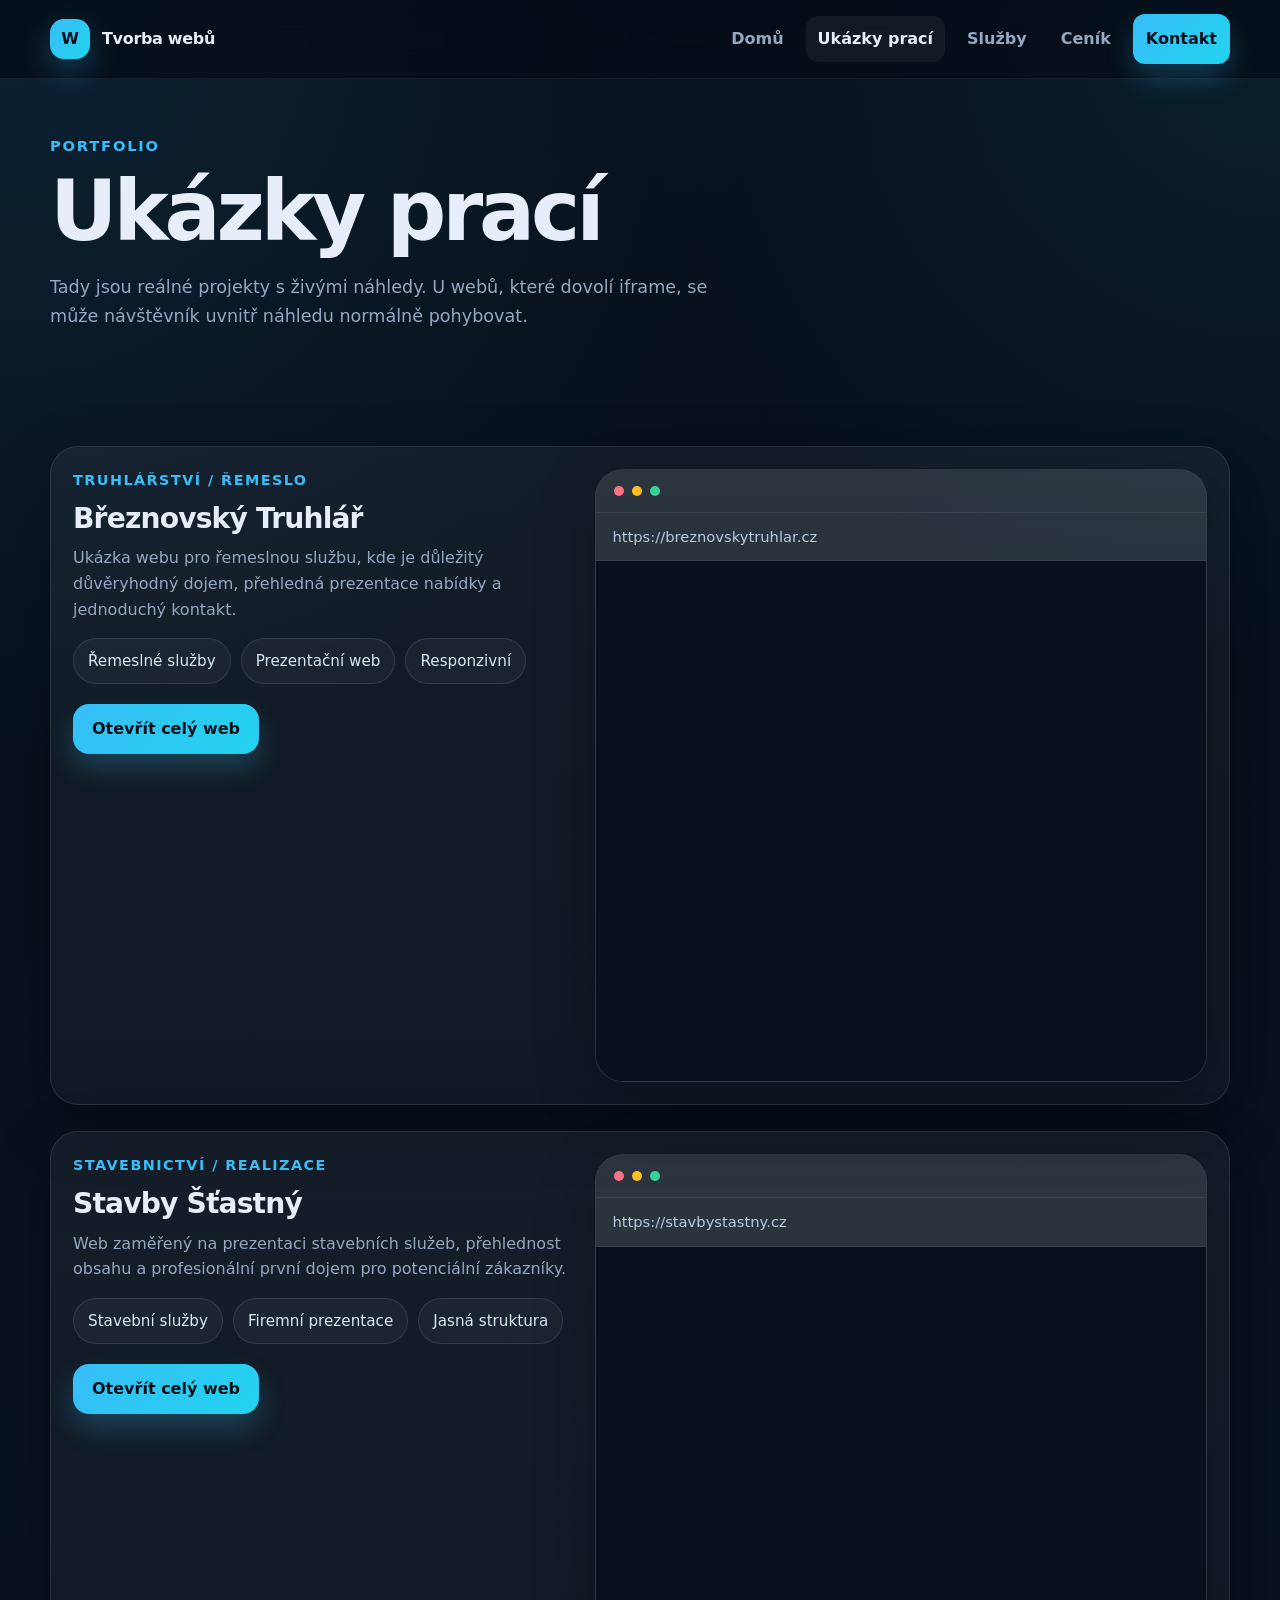
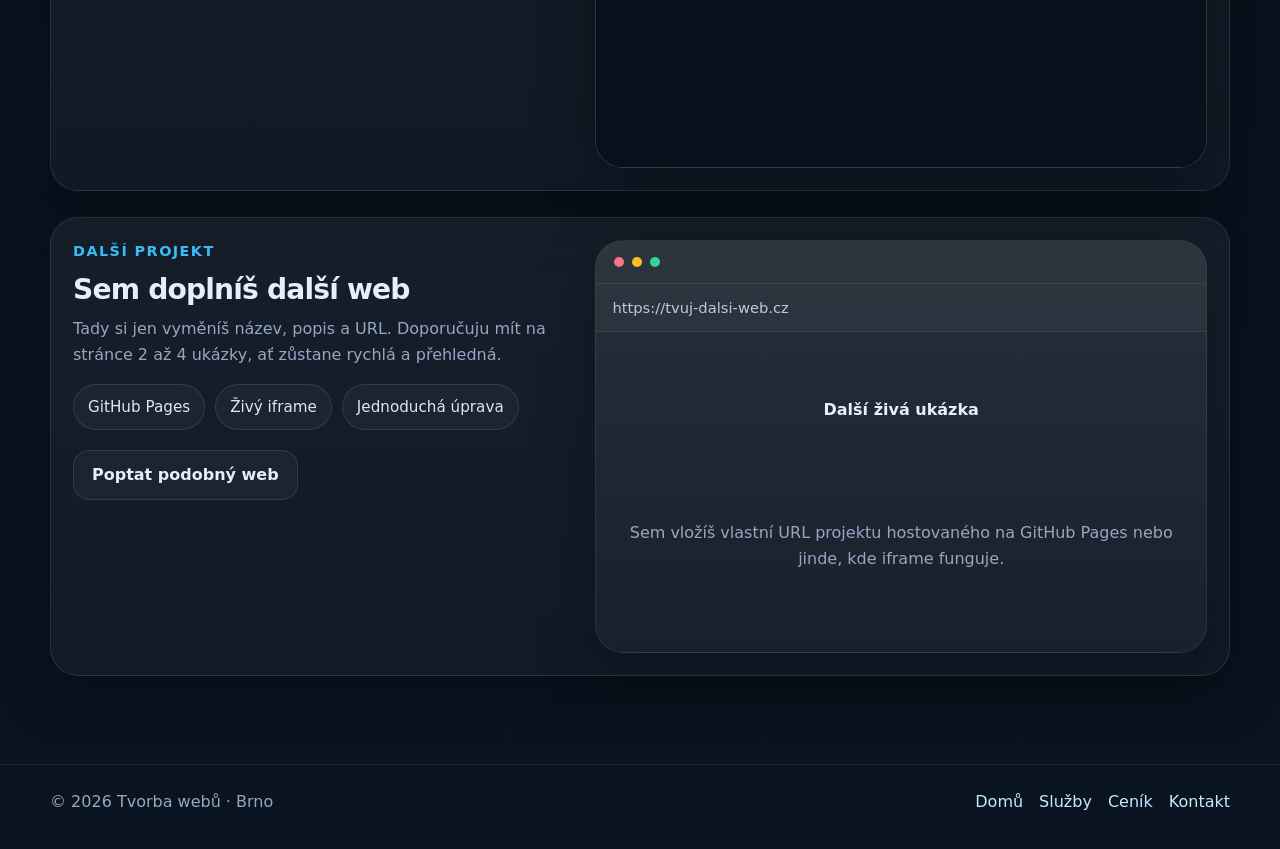
==== commit 592dc786: "Update ukazky-praci.html" ====
--- a/ukazky-praci.html
+++ b/ukazky-praci.html
@@ -42,8 +42,8 @@
           <div class="section-kicker">Portfolio</div>
           <h1>Ukázky prací</h1>
           <p class="page-lead">
-            Tady jsou reálné projekty s živými náhledy. U webů hostovaných na GitHub Pages
-            může návštěvník uvnitř náhledu normálně klikat a procházet obsah.
+            Tady jsou reálné projekty s živými náhledy. U webů, které dovolí iframe,
+            se může návštěvník uvnitř náhledu normálně pohybovat.
           </p>
         </div>
       </div>
@@ -53,19 +53,19 @@
       <div class="container portfolio-list">
         <article class="project-card reveal">
           <div class="project-copy">
-            <div class="project-meta">Prezentace / služby</div>
-            <h2>Los Motos</h2>
+            <div class="project-meta">Truhlářství / řemeslo</div>
+            <h2>Březnovský Truhlář</h2>
             <p>
-              Vizualně výraznější prezentační web. Hodí se jako ukázka toho,
-              jak může menší web působit moderněji a přitom zůstat přehledný.
+              Ukázka webu pro řemeslnou službu, kde je důležitý důvěryhodný dojem,
+              přehledná prezentace nabídky a jednoduchý kontakt.
             </p>
             <ul class="project-tags">
+              <li>Řemeslné služby</li>
               <li>Prezentační web</li>
-              <li>Moderní layout</li>
               <li>Responzivní</li>
             </ul>
             <div class="project-actions">
-              <a class="btn btn-primary" href="https://xaspi7.github.io/losmotos" target="_blank" rel="noopener">Otevřít celý web</a>
+              <a class="btn btn-primary" href="https://breznovskytruhlar.cz" target="_blank" rel="noopener">Otevřít celý web</a>
             </div>
           </div>
 
@@ -74,29 +74,34 @@
               <span></span><span></span><span></span>
             </div>
             <div class="live-frame-toolbar">
-              <div class="live-url">https://xaspi7.github.io/losmotos</div>
+              <div class="live-url">https://breznovskytruhlar.cz</div>
             </div>
             <div class="live-frame-body">
-              <iframe src="https://xaspi7.github.io/losmotos" title="Los Motos" loading="lazy"></iframe>
+              <iframe
+                src="https://breznovskytruhlar.cz"
+                title="Březnovský Truhlář"
+                loading="lazy"
+                referrerpolicy="no-referrer-when-downgrade">
+              </iframe>
             </div>
           </div>
         </article>
 
         <article class="project-card reveal">
           <div class="project-copy">
-            <div class="project-meta">Službový web</div>
-            <h2>Tarif Levně</h2>
+            <div class="project-meta">Stavebnictví / realizace</div>
+            <h2>Stavby Šťastný</h2>
             <p>
-              Příklad praktičtějšího webu, kde je důležitá srozumitelnost, struktura obsahu
-              a práce s důvěryhodným dojmem.
+              Web zaměřený na prezentaci stavebních služeb, přehlednost obsahu
+              a profesionální první dojem pro potenciální zákazníky.
             </p>
             <ul class="project-tags">
-              <li>Služby</li>
-              <li>Přehledný obsah</li>
-              <li>Konverzní struktura</li>
+              <li>Stavební služby</li>
+              <li>Firemní prezentace</li>
+              <li>Jasná struktura</li>
             </ul>
             <div class="project-actions">
-              <a class="btn btn-primary" href="https://tariflevne.cz" target="_blank" rel="noopener">Otevřít celý web</a>
+              <a class="btn btn-primary" href="https://stavbystastny.cz" target="_blank" rel="noopener">Otevřít celý web</a>
             </div>
           </div>
 
@@ -105,10 +110,15 @@
               <span></span><span></span><span></span>
             </div>
             <div class="live-frame-toolbar">
-              <div class="live-url">https://tariflevne.cz</div>
+              <div class="live-url">https://stavbystastny.cz</div>
             </div>
             <div class="live-frame-body">
-              <iframe src="https://tariflevne.cz" title="Tarif Levně" loading="lazy"></iframe>
+              <iframe
+                src="https://stavbystastny.cz"
+                title="Stavby Šťastný"
+                loading="lazy"
+                referrerpolicy="no-referrer-when-downgrade">
+              </iframe>
             </div>
           </div>
         </article>
--- a/styles/main.css
+++ b/styles/main.css
@@ -30,8 +30,8 @@
   font-family:Inter,system-ui,-apple-system,Segoe UI,Roboto,Arial,sans-serif;
   line-height:1.6;
 }
-
 body.nav-open{overflow:hidden}
+
 a{text-decoration:none;color:inherit}
 img{display:block;max-width:100%}
 button,input,textarea{font:inherit}
@@ -190,7 +190,8 @@
   margin-top:28px;
 }
 
-.hero-pills span{
+.hero-pills span,
+.project-tags li{
   padding:10px 14px;
   border:1px solid var(--line);
   border-radius:999px;
@@ -201,17 +202,23 @@
 
 .hero-preview-card,
 .feature-card,
-.portfolio-teaser,
+.portal-card,
 .pricing-card,
 .contact-card,
 .live-frame,
 .project-card,
 .trust-item,
-.cta-panel{
+.cta-panel,
+.info-panel,
+.step-card,
+.home-portal-card,
+.showcase-teaser{
   box-shadow:var(--shadow);
 }
 
-.hero-preview-card{
+.hero-preview-card,
+.live-frame,
+.showcase-mini-browser{
   overflow:hidden;
   border:1px solid rgba(255,255,255,.08);
   border-radius:28px;
@@ -279,23 +286,9 @@
 .mock-line{height:12px;margin-bottom:14px}
 .mock-line.lg{height:18px;width:84%}
 .mock-line.sm{width:58%}
-
-.mock-title{
-  width:70%;
-  height:24px;
-  margin-bottom:16px;
-}
-
-.mock-text{
-  width:100%;
-  height:12px;
-  margin-bottom:10px;
-}
-
-.mock-text.short{
-  width:62%;
-  margin-bottom:18px;
-}
+.mock-title{width:70%;height:24px;margin-bottom:16px}
+.mock-text{width:100%;height:12px;margin-bottom:10px}
+.mock-text.short{width:62%;margin-bottom:18px}
 
 .mock-grid{
   display:grid;
@@ -357,20 +350,32 @@
 }
 
 .feature-grid,
+.pricing-grid,
+.portal-grid{
+  display:grid;
+  gap:18px;
+}
+
+.feature-grid,
 .pricing-grid{
-  display:grid;
   grid-template-columns:repeat(3,1fr);
-  gap:18px;
-}
-
-.feature-card{
+}
+
+.portal-grid{
+  grid-template-columns:repeat(4,1fr);
+}
+
+.feature-card,
+.portal-card,
+.step-card{
   padding:24px;
   border:1px solid var(--line);
   border-radius:24px;
   background:linear-gradient(180deg, rgba(255,255,255,.055), rgba(255,255,255,.03));
 }
 
-.feature-icon{
+.feature-icon,
+.portal-icon{
   width:52px;
   height:52px;
   margin-bottom:18px;
@@ -381,55 +386,44 @@
   font-size:1.35rem;
 }
 
-.feature-card h3{
+.feature-card h3,
+.portal-card h3,
+.step-card h3{
   margin:0 0 10px;
   font-size:1.2rem;
 }
 
-.feature-card p{
+.feature-card p,
+.portal-card p,
+.step-card p{
   margin:0;
   color:var(--muted);
 }
 
-.portfolio-teaser-grid{
-  display:grid;
-  grid-template-columns:repeat(2,1fr);
-  gap:18px;
-}
-
-.portfolio-teaser{
-  padding:24px;
-  border:1px solid var(--line);
-  border-radius:24px;
-  background:linear-gradient(180deg, rgba(255,255,255,.055), rgba(255,255,255,.03));
-}
-
-.portfolio-teaser-head{
-  display:flex;
-  align-items:center;
-  justify-content:space-between;
-  gap:12px;
-  margin-bottom:12px;
-}
-
-.portfolio-teaser-head h3{
-  margin:0;
-}
-
-.portfolio-teaser-head span{
-  color:var(--brand);
-  font-size:.9rem;
-  font-weight:700;
-}
-
-.portfolio-teaser p{
-  margin:0 0 14px;
-  color:var(--muted);
-}
-
 .text-link{
+  display:inline-block;
+  margin-top:14px;
   color:#c6ecff;
   font-weight:700;
+}
+
+.steps-grid{
+  display:grid;
+  grid-template-columns:repeat(4,1fr);
+  gap:18px;
+}
+
+.step-number{
+  width:44px;
+  height:44px;
+  display:grid;
+  place-items:center;
+  margin-bottom:18px;
+  border-radius:14px;
+  background:linear-gradient(135deg, var(--brand), var(--brand-2));
+  color:#04111b;
+  font-weight:900;
+  box-shadow:0 10px 24px rgba(56,189,248,.25);
 }
 
 .pricing-card{
@@ -635,26 +629,10 @@
   list-style:none;
 }
 
-.project-tags li{
-  padding:8px 12px;
-  border:1px solid var(--line);
-  border-radius:999px;
-  background:rgba(255,255,255,.04);
-  color:#d8e8f8;
-  font-size:.92rem;
-}
-
 .project-actions{
   display:flex;
   flex-wrap:wrap;
   gap:12px;
-}
-
-.live-frame{
-  overflow:hidden;
-  border:1px solid rgba(255,255,255,.08);
-  border-radius:22px;
-  background:rgba(255,255,255,.03);
 }
 
 .live-frame-toolbar{
@@ -697,6 +675,24 @@
   display:block;
   margin-bottom:8px;
   color:var(--text);
+}
+
+.info-panel{
+  padding:22px 24px;
+  border:1px solid rgba(239,68,68,.16);
+  border-radius:22px;
+  background:rgba(239,68,68,.08);
+}
+
+.info-panel h3{
+  margin:0 0 10px;
+  color:#ffd1d8;
+}
+
+.info-panel ul{
+  margin:0;
+  padding-left:20px;
+  color:#f0d7dc;
 }
 
 .cta-panel{
@@ -744,8 +740,13 @@
   transition:transform .12s ease, box-shadow .18s ease, background .18s ease, border-color .18s ease;
 }
 
-.btn:hover{transform:translateY(-1px)}
-.btn:active{transform:translateY(0)}
+.btn:hover{
+  transform:translateY(-1px);
+}
+
+.btn:active{
+  transform:translateY(0);
+}
 
 .btn-primary{
   color:#04111b;
@@ -849,10 +850,165 @@
   transform:translateY(0);
 }
 
+/* homepage: novy rozcestnik */
+.home-portal-section{
+  padding-top:72px;
+}
+
+.home-portal-layout{
+  display:grid;
+  grid-template-columns:minmax(0,.95fr) minmax(0,1.05fr);
+  gap:28px;
+  align-items:start;
+}
+
+.home-portal-intro{
+  max-width:620px;
+}
+
+.home-portal-intro h2{
+  margin:0 0 16px;
+  font-size:clamp(2rem, 3.3vw, 3.2rem);
+  line-height:1.04;
+  letter-spacing:-.04em;
+}
+
+.home-portal-intro p{
+  margin:0;
+  color:var(--muted);
+  font-size:1.06rem;
+}
+
+.home-portal-points{
+  display:grid;
+  gap:10px;
+  margin:22px 0 24px;
+  color:#d8e8f8;
+  font-weight:600;
+}
+
+.home-portal-actions{
+  display:flex;
+  flex-wrap:wrap;
+  gap:12px;
+}
+
+.home-portal-grid{
+  display:grid;
+  grid-template-columns:repeat(2,1fr);
+  gap:18px;
+}
+
+.home-portal-card{
+  display:block;
+  min-height:220px;
+  padding:24px;
+  border:1px solid var(--line);
+  border-radius:24px;
+  background:linear-gradient(180deg, rgba(255,255,255,.055), rgba(255,255,255,.03));
+  transition:transform .18s ease, border-color .18s ease, background .18s ease;
+}
+
+.home-portal-card:hover{
+  transform:translateY(-4px);
+  border-color:rgba(56,189,248,.30);
+  background:linear-gradient(180deg, rgba(255,255,255,.07), rgba(255,255,255,.04));
+}
+
+.home-portal-card h3{
+  margin:0 0 10px;
+  font-size:1.2rem;
+}
+
+.home-portal-card p{
+  margin:0;
+  color:var(--muted);
+}
+
+.home-portal-card .text-link{
+  display:inline-block;
+  margin-top:16px;
+}
+
+.showcase-teaser{
+  display:grid;
+  grid-template-columns:minmax(0,1fr) minmax(320px,.9fr);
+  gap:28px;
+  align-items:center;
+}
+
+.showcase-teaser-copy h2{
+  margin:0 0 14px;
+  font-size:clamp(2rem, 3vw, 3rem);
+  line-height:1.06;
+  letter-spacing:-.04em;
+}
+
+.showcase-teaser-copy p{
+  margin:0;
+  color:var(--muted);
+  max-width:640px;
+}
+
+.showcase-teaser-actions{
+  display:flex;
+  flex-wrap:wrap;
+  gap:12px;
+  margin-top:24px;
+}
+
+.showcase-mini-body{
+  padding:22px;
+}
+
+.showcase-mini-label{
+  display:inline-block;
+  margin-bottom:16px;
+  padding:8px 12px;
+  border-radius:999px;
+  background:rgba(56,189,248,.14);
+  color:#b9ecff;
+  font-weight:700;
+  font-size:.86rem;
+}
+
+.showcase-mini-grid{
+  display:grid;
+  grid-template-columns:repeat(2,1fr);
+  gap:14px;
+  margin-bottom:18px;
+}
+
+.showcase-mini-box{
+  height:150px;
+  border-radius:18px;
+  border:1px solid rgba(255,255,255,.06);
+  background:linear-gradient(180deg, rgba(255,255,255,.10), rgba(255,255,255,.04));
+}
+
+.showcase-mini-line{
+  width:100%;
+  height:12px;
+  margin-bottom:10px;
+  border-radius:999px;
+  background:linear-gradient(90deg, rgba(255,255,255,.18), rgba(255,255,255,.06));
+}
+
+.showcase-mini-line.lg{
+  width:74%;
+  height:18px;
+}
+
+.showcase-mini-line.short{
+  width:56%;
+}
+
 @media (max-width: 1100px){
   .hero-grid,
   .contact-wrap,
-  .project-card{
+  .project-card,
+  .home-portal-layout,
+  .showcase-teaser{
     grid-template-columns:1fr;
   }
 
@@ -861,15 +1017,21 @@
     grid-template-columns:repeat(2,1fr);
   }
 
-  .trust-grid{
+  .portal-grid,
+  .trust-grid,
+  .steps-grid{
     grid-template-columns:repeat(2,1fr);
   }
 }
 
 @media (max-width: 860px){
-  .section{padding:72px 0}
-
-  .nav-toggle{display:inline-block}
+  .section{
+    padding:72px 0;
+  }
+
+  .nav-toggle{
+    display:inline-block;
+  }
 
   .nav-menu{
     display:none;
@@ -887,23 +1049,29 @@
     box-shadow:0 24px 60px rgba(0,0,0,.35);
   }
 
-  .nav-menu.open{display:flex}
+  .nav-menu.open{
+    display:flex;
+  }
 
   .nav-menu > a{
     padding:14px 14px;
     border-radius:14px;
   }
 
-  .hero-copy h1{max-width:none}
+  .hero-copy h1{
+    max-width:none;
+  }
 
   .mock-layout{
     grid-template-columns:1fr;
   }
 
-  .portfolio-teaser-grid,
+  .portal-grid,
   .feature-grid,
   .pricing-grid,
-  .trust-grid{
+  .trust-grid,
+  .steps-grid,
+  .home-portal-grid{
     grid-template-columns:1fr;
   }
 
@@ -922,22 +1090,32 @@
     width:min(calc(100% - 24px), var(--container));
   }
 
-  .nav{min-height:72px}
-  .hero{padding-top:34px}
+  .nav{
+    min-height:72px;
+  }
+
+  .hero{
+    padding-top:34px;
+  }
 
   .hero-actions,
   .hero-pills,
   .project-actions,
-  .cta-panel-actions{
+  .cta-panel-actions,
+  .home-portal-actions,
+  .showcase-teaser-actions{
     flex-direction:column;
     align-items:stretch;
   }
 
-  .btn{width:100%}
+  .btn{
+    width:100%;
+  }
 
   .contact-card,
   .project-card,
-  .cta-panel{
+  .cta-panel,
+  .info-panel{
     padding:20px;
   }
 
@@ -960,4 +1138,8 @@
     width:48px;
     height:48px;
   }
-}
+
+  .showcase-mini-grid{
+    grid-template-columns:1fr;
+  }
+}
